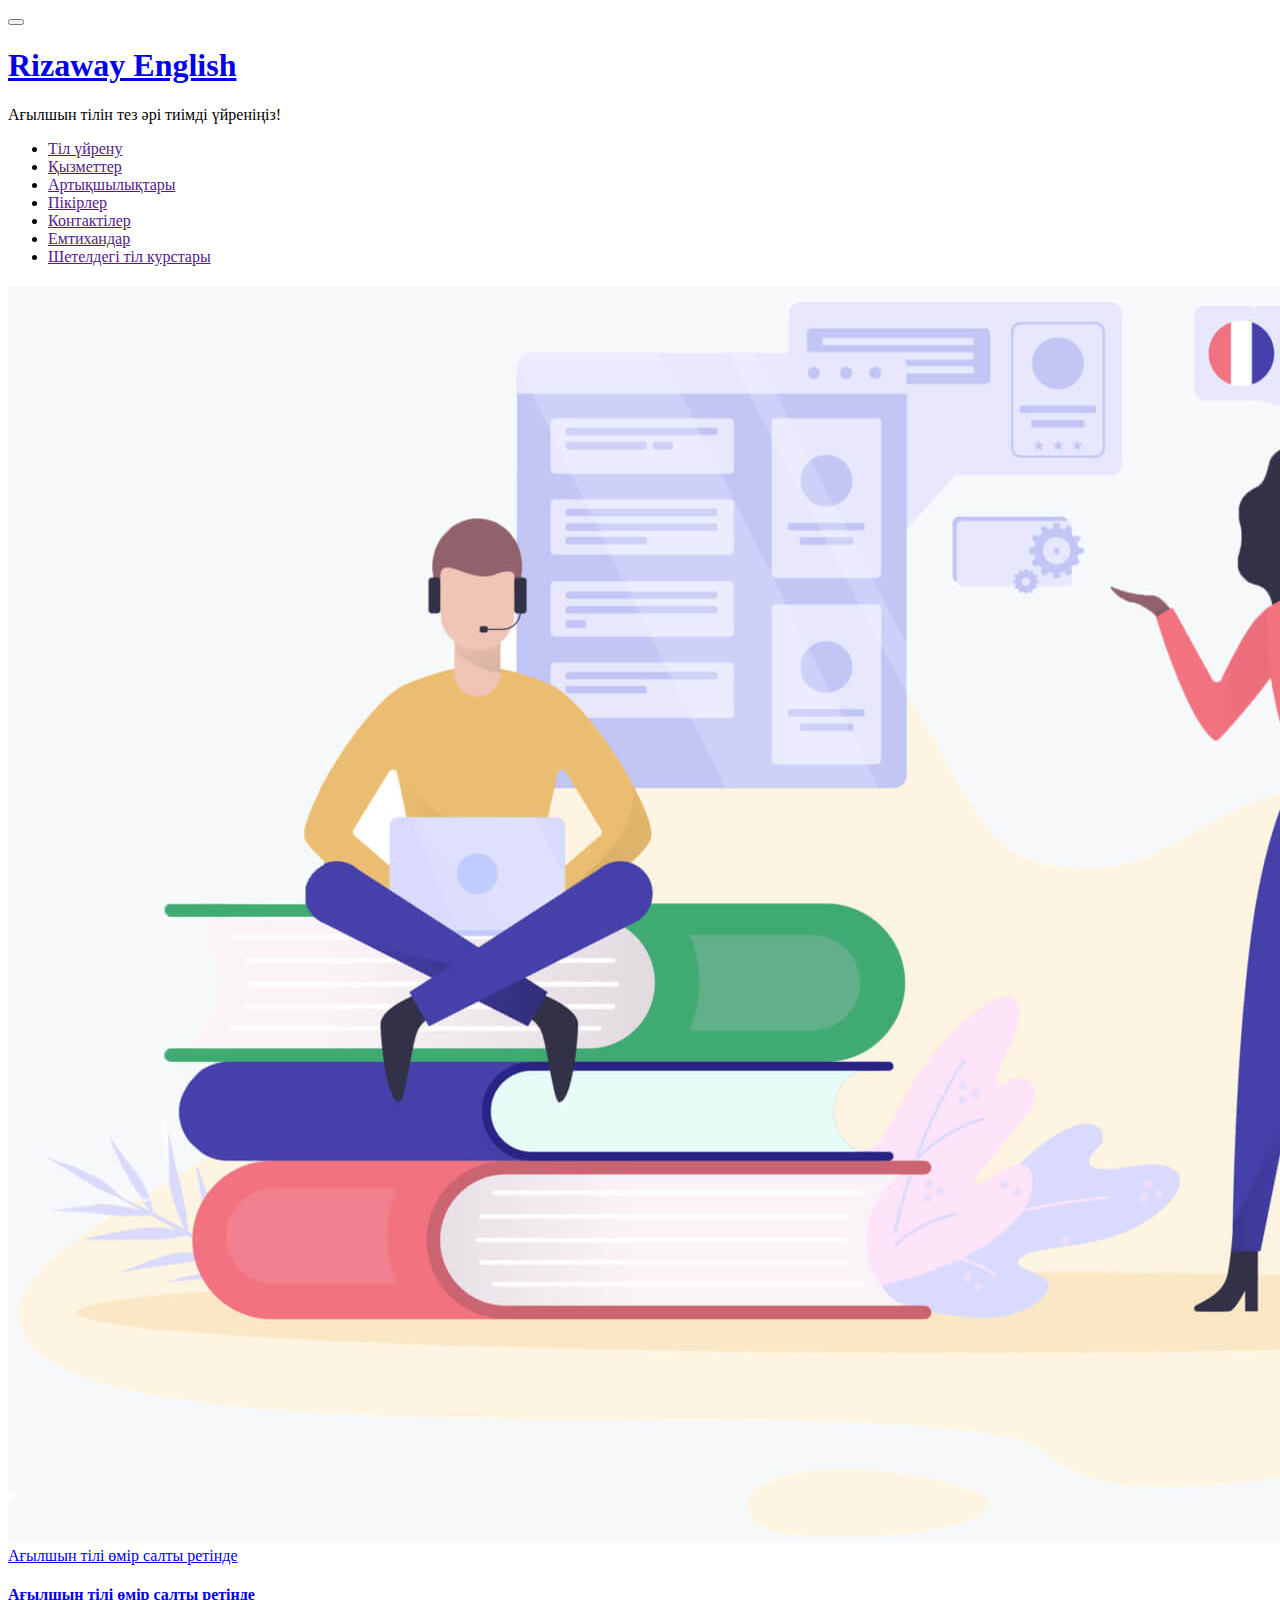
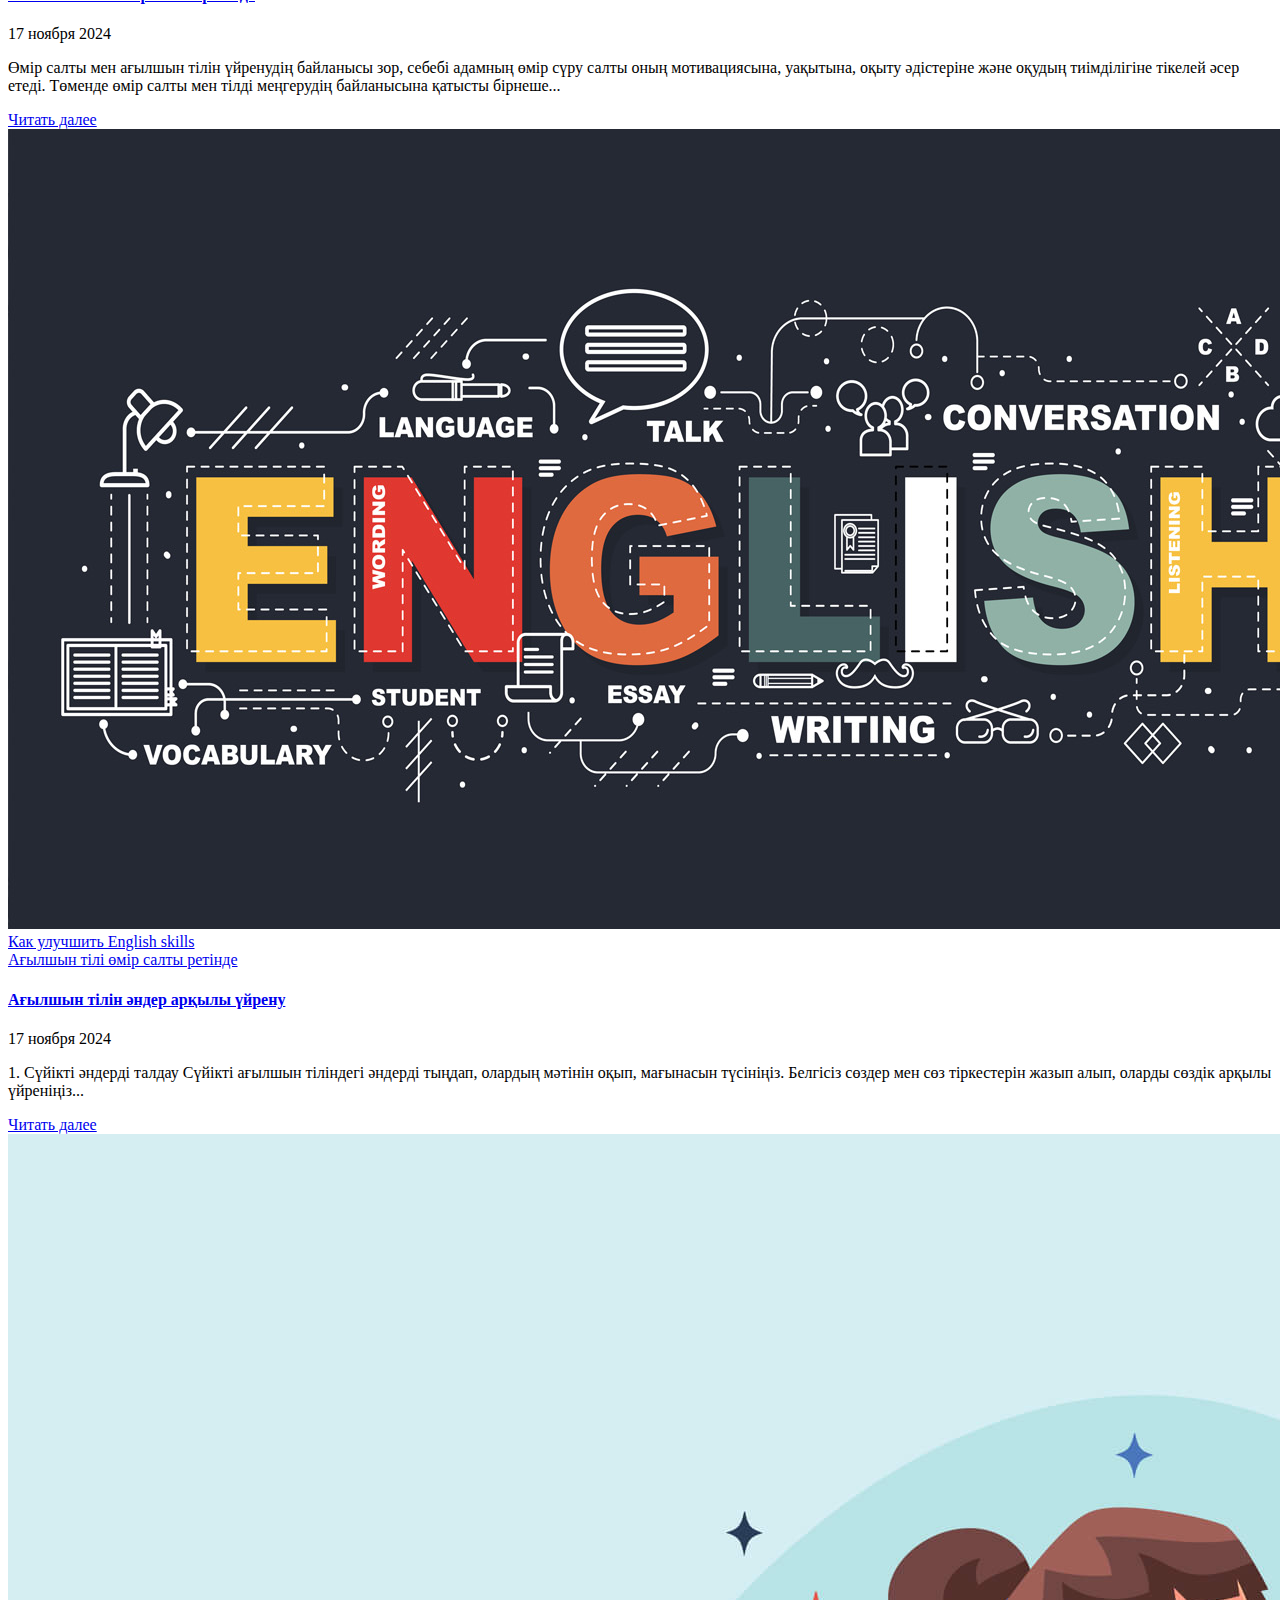
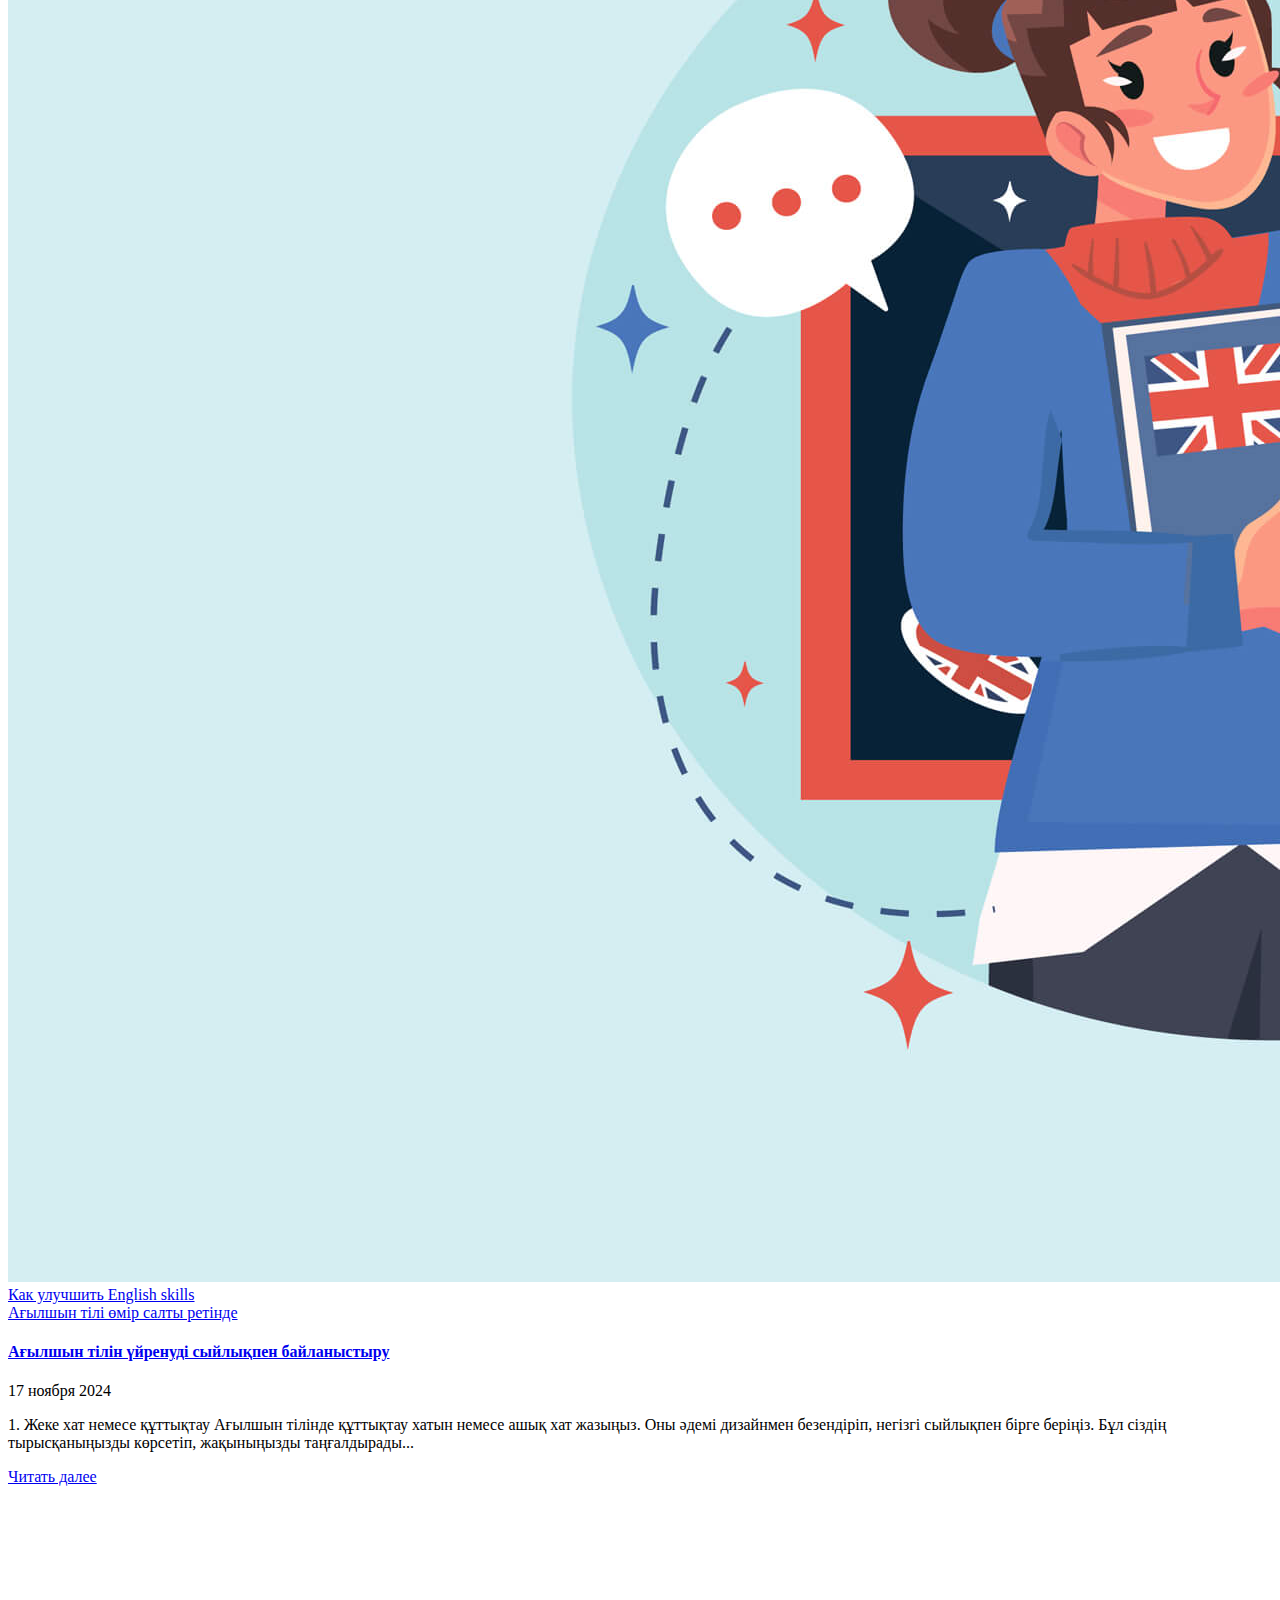
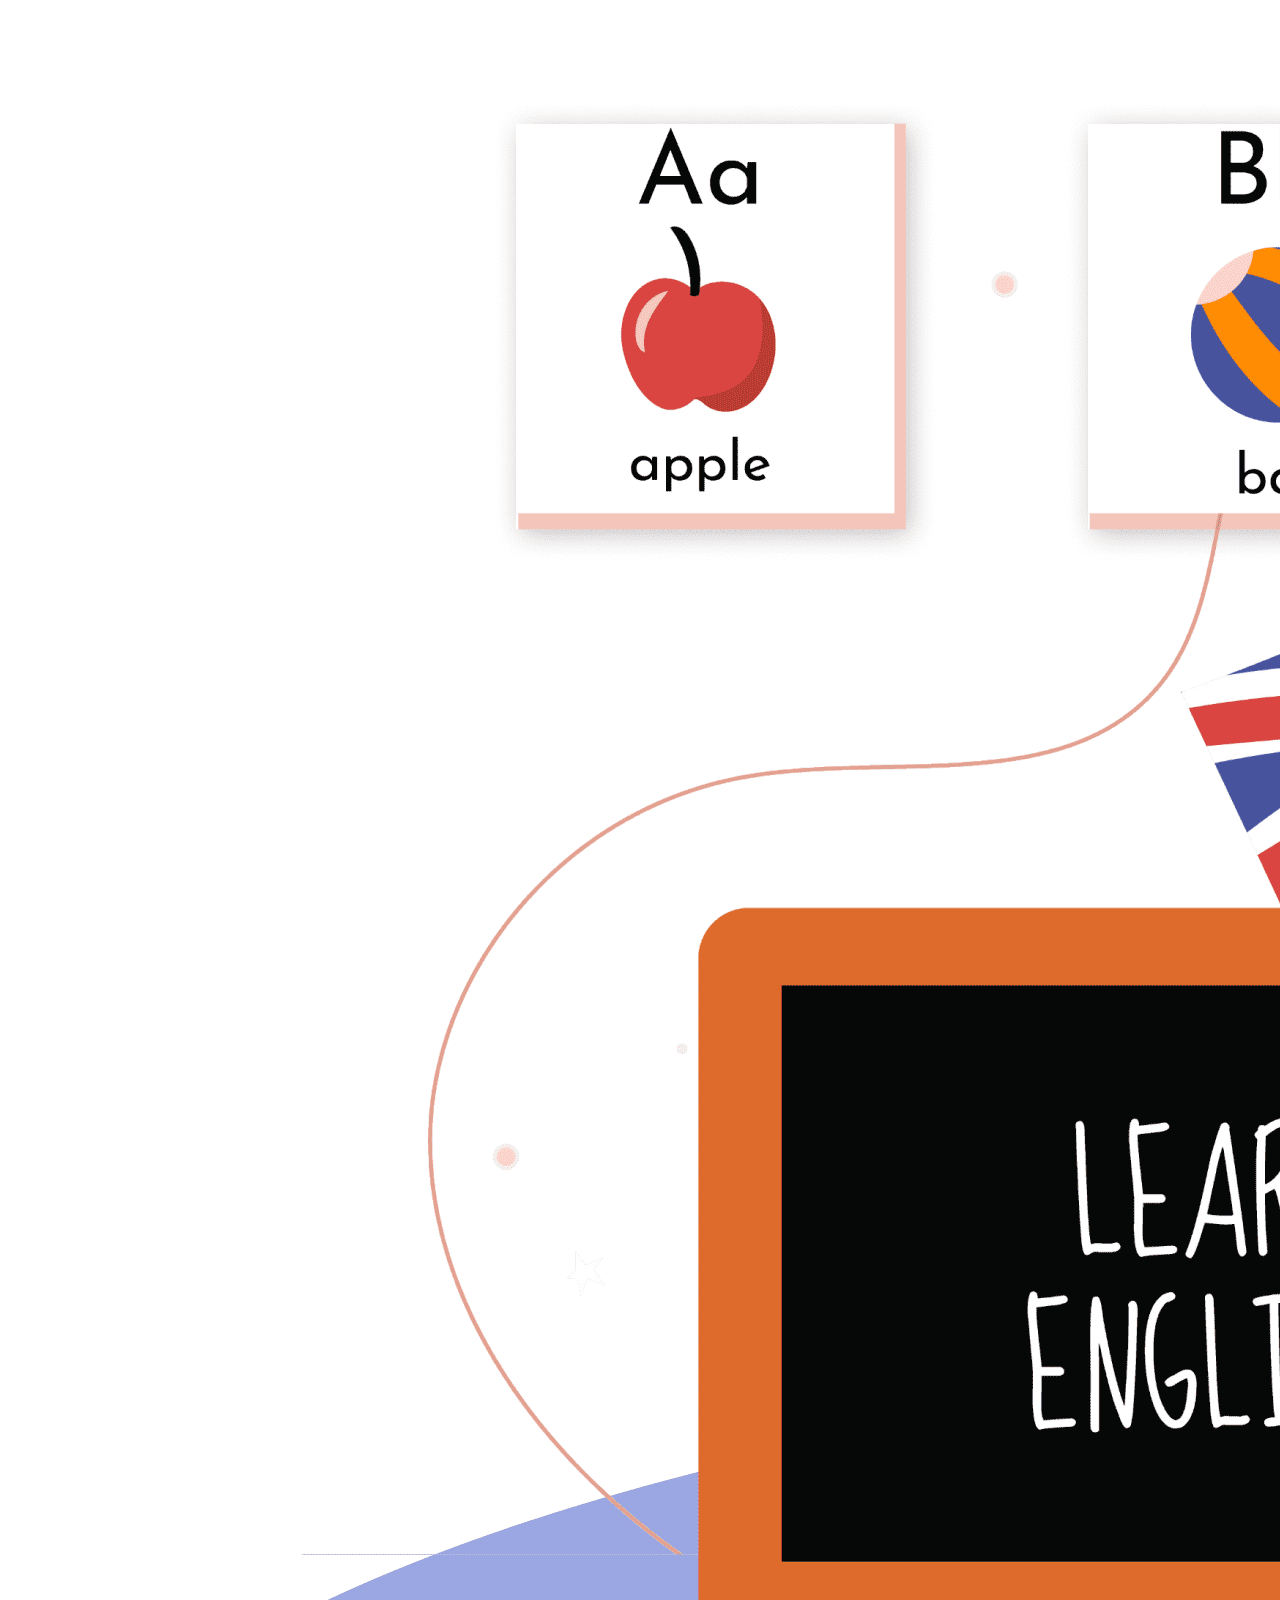
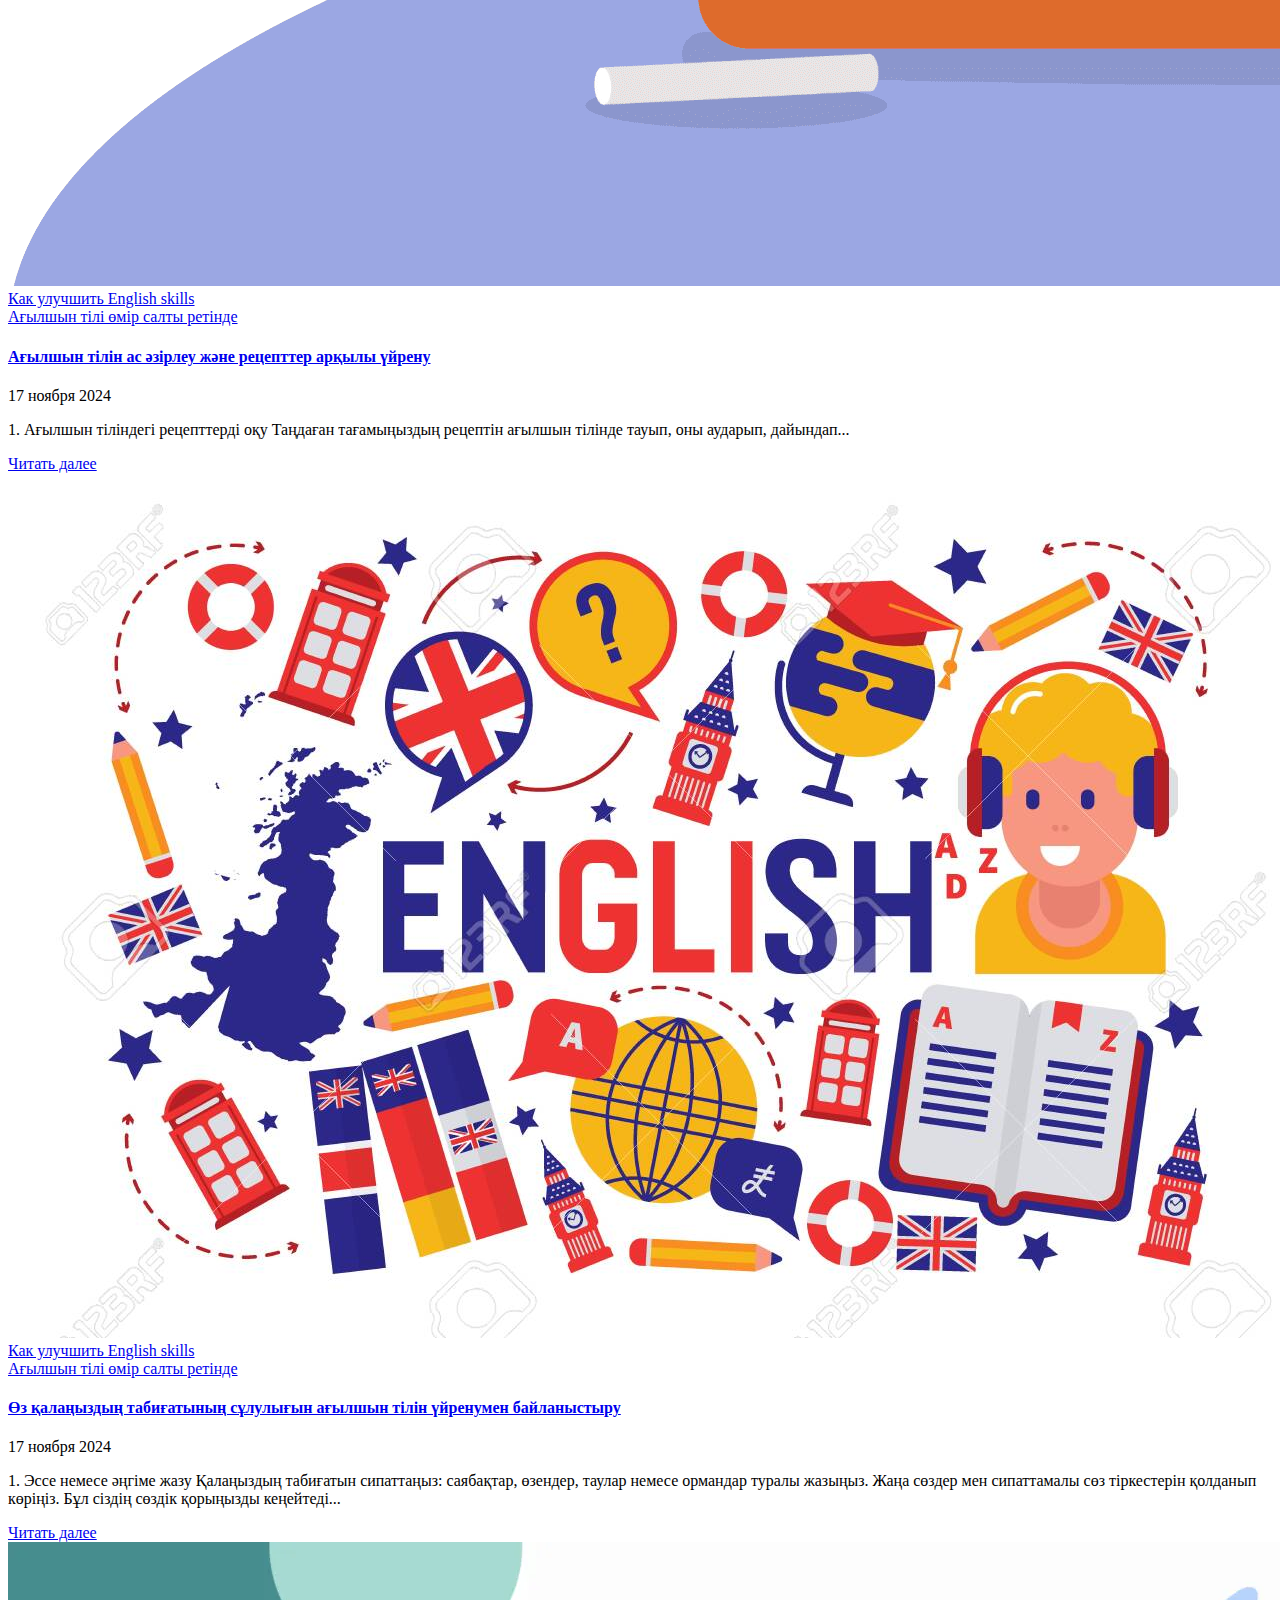
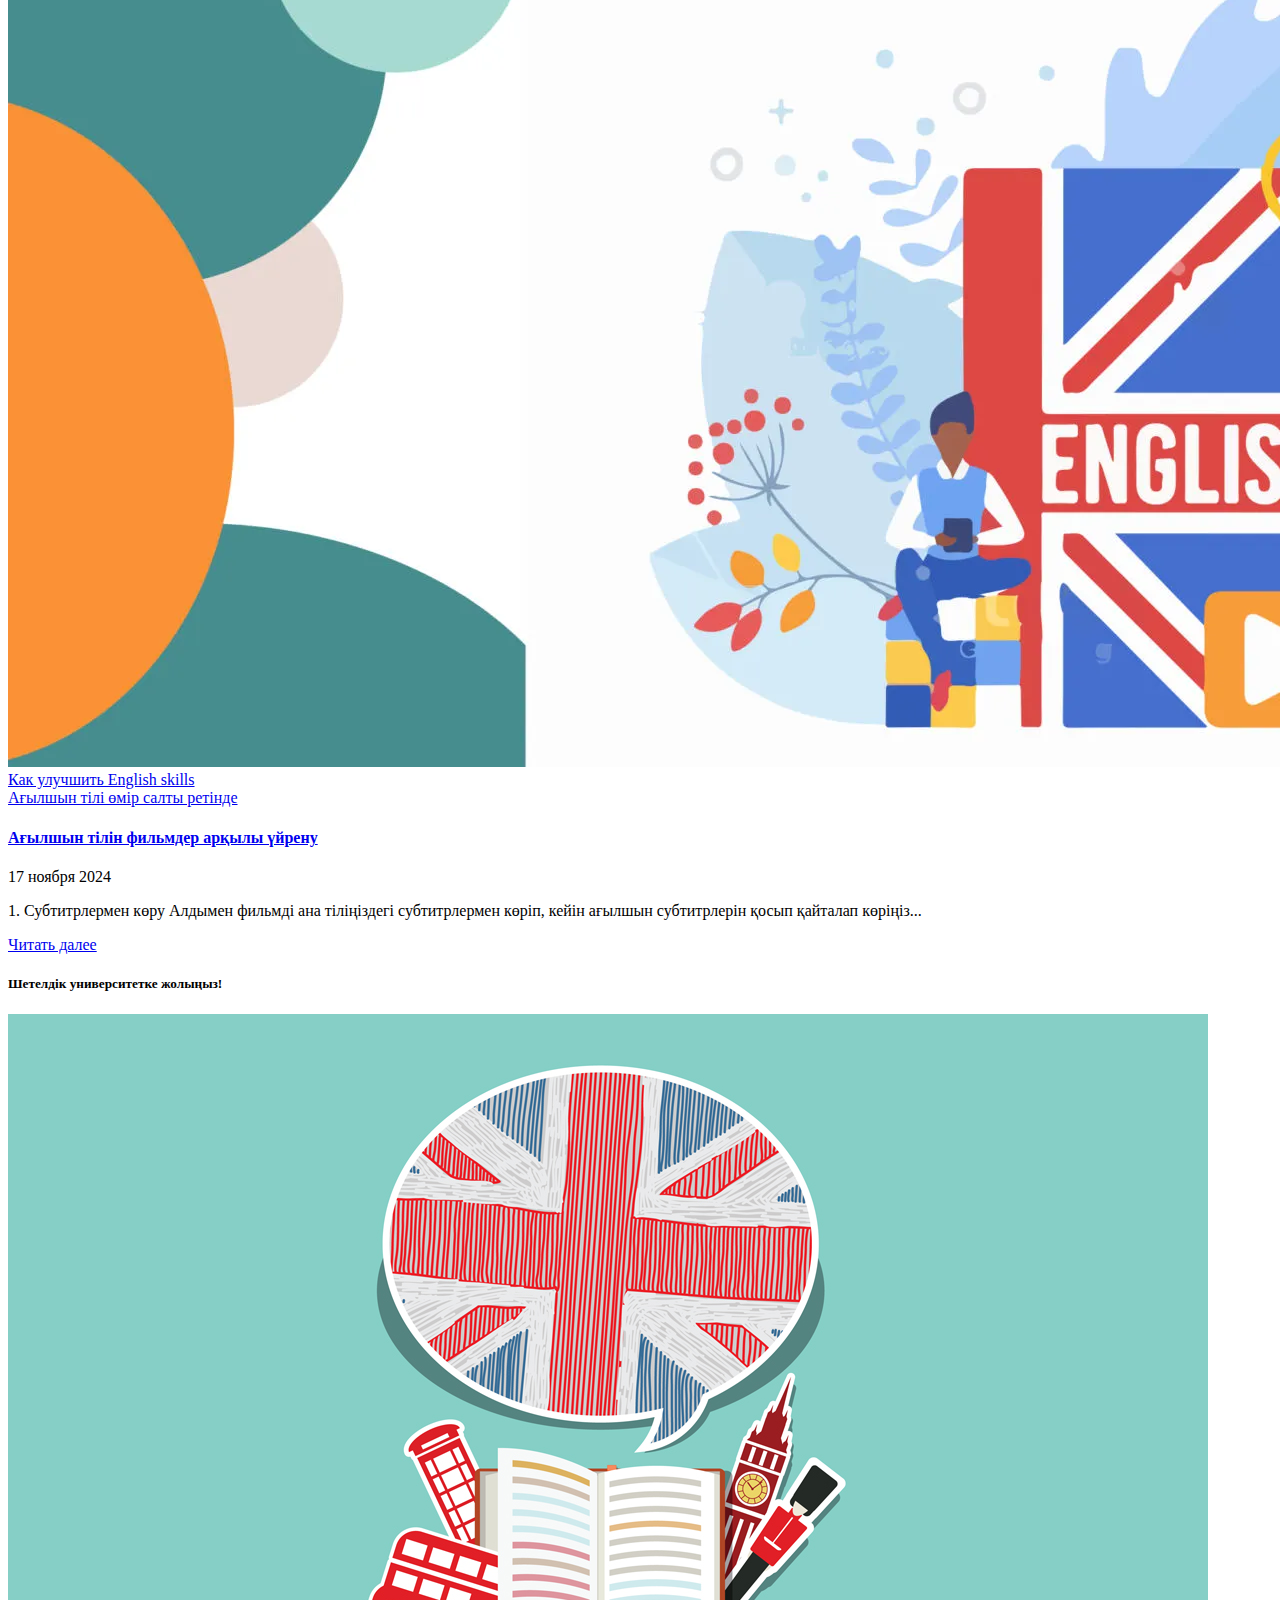
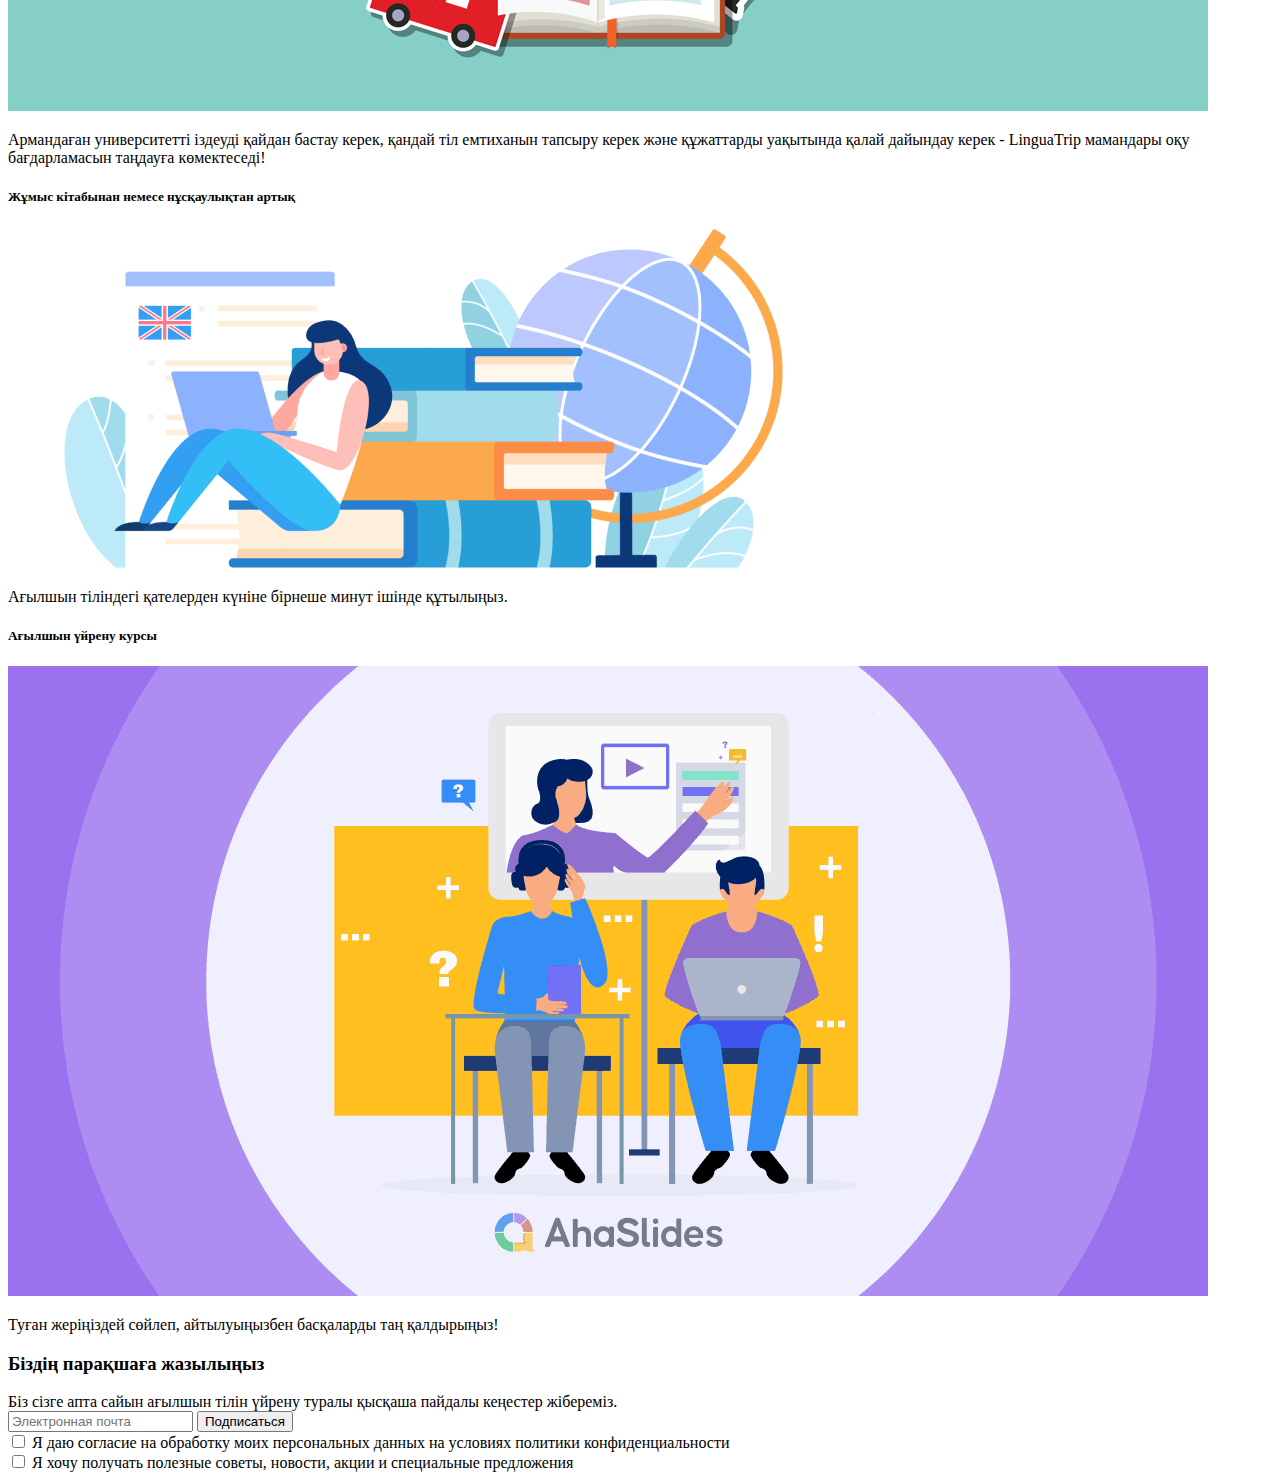
==== html/cards.html @ 38eb520b "Add files via upload" ====
<!DOCTYPE html>
<html lang="en">
  <head>
    <meta charset="UTF-8" />
    <meta name="viewport" content="width=device-width, initial-scale=1.0" />
    <title>Rizaway English</title>
    <link rel="stylesheet" href="/css/style.css" />
  </head>
  <body>
    <div class="wrapper">
      <header class="header">
        <div class="header__container container">
          <div class="header__start">
            <button type="button" class="menu__icon icon-menu">
              <span></span>
              <span></span>
              <span></span>
            </button>
            <h1 class="header__title">
              <a href="/index.html" class="header__link">Rizaway English</a>
            </h1>
            <p class="header__text">Ағылшын тілін тез әрі тиімді үйреніңіз!</p>
          </div>
          <div class="header__main">
            <div class="header__menu menu">
              <nav class="menu__body">
                <ul class="menu__list">
                  <li class="menu__item">
                    <a href="" class="menu__link">Тіл үйрену</a>
                  </li>
                  <li class="menu__item">
                    <a href="" class="menu__link">Қызметтер</a>
                  </li>
                  <li class="menu__item">
                    <a href="" class="menu__link">Артықшылықтары</a>
                  </li>
                  <li class="menu__item">
                    <a href="" class="menu__link">Пікірлер</a>
                  </li>
                  <li class="menu__item">
                    <a href="" class="menu__link">Контактілер</a>
                  </li>
                  <li class="menu__item">
                    <a href="" class="menu__link">Емтихандар</a>
                  </li>
                  <li class="menu__item">
                    <a href="" class="menu__link">Шетелдегі тіл курстары</a>
                  </li>
                </ul>
              </nav>
            </div>
          </div>
        </div>
      </header>
      <div class="block">
        <h2 class="block__title"></h2>
        <div class="row">
          <div class="row__container container">
            <main class="second-main">
              <article class="second-main__article article">
                <div class="article__img">
                  <img src="/img/cards/01.jpeg" alt="" />
                </div>
                <div class="article__body article__body_one">
                  <div class="article__columns columns">
                    <div class="columns__column">
                      <a href="cards.html" class="columns__link"
                        >Ағылшын тілі өмір салты ретінде</a
                      >
                    </div>
                  </div>
                  <h4 class="article__title">
                    <a href="life.html"> Ағылшын тілі өмір салты ретінде </a>
                  </h4>
                  <div class="article__date">17 ноября 2024</div>
                  <p class="article__text">
                    Өмір салты мен ағылшын тілін үйренудің байланысы зор, себебі
                    адамның өмір сүру салты оның мотивациясына, уақытына, оқыту
                    әдістеріне және оқудың тиімділігіне тікелей әсер етеді.
                    Төменде өмір салты мен тілді меңгерудің байланысына қатысты
                    бірнеше...
                  </p>
                  <div class="article__next">
                    <a href="life.html" class="article__link">Читать далее</a>
                  </div>
                </div>
              </article>
              <article class="second-main__article article">
                <div class="article__img">
                  <img src="/img/cards/song.jpg" alt="" />
                </div>
                <div class="article__body">
                  <div class="article__columns columns">
                    <div class="columns__column">
                      <a href="english-skills.html" class="columns__link"
                        >Как улучшить English skills
                      </a>
                    </div>
                    <div class="columns__column">
                      <a href="cards.html" class="columns__link"
                        >Ағылшын тілі өмір салты ретінде</a
                      >
                    </div>
                  </div>
                  <h4 class="article__title">
                    <a href="songs.html">Ағылшын тілін әндер арқылы үйрену</a>
                  </h4>
                  <div class="article__date">17 ноября 2024</div>
                  <p class="article__text">
                    1. Сүйікті әндерді талдау Сүйікті ағылшын тіліндегі әндерді
                    тыңдап, олардың мәтінін оқып, мағынасын түсініңіз. Белгісіз
                    сөздер мен сөз тіркестерін жазып алып, оларды сөздік арқылы
                    үйреніңіз...
                  </p>
                  <div class="article__next">
                    <a href="songs.html" class="article__link">Читать далее</a>
                  </div>
                </div>
              </article>
              <article class="second-main__article article">
                <div class="article__img">
                  <img src="/img/cards/present.jpg" alt="" />
                </div>
                <div class="article__body">
                  <div class="article__columns columns">
                    <div class="columns__column">
                      <a href="english-skills.html" class="columns__link"
                        >Как улучшить English skills
                      </a>
                    </div>
                    <div class="columns__column">
                      <a href="cards.html" class="columns__link"
                        >Ағылшын тілі өмір салты ретінде</a
                      >
                    </div>
                  </div>
                  <h4 class="article__title">
                    <a href="present.html"
                      >Ағылшын тілін үйренуді сыйлықпен байланыстыру</a
                    >
                  </h4>
                  <div class="article__date">17 ноября 2024</div>
                  <p class="article__text">
                    1. Жеке хат немесе құттықтау Ағылшын тілінде құттықтау хатын
                    немесе ашық хат жазыңыз. Оны әдемі дизайнмен безендіріп,
                    негізгі сыйлықпен бірге беріңіз. Бұл сіздің тырысқаныңызды
                    көрсетіп, жақыныңызды таңғалдырады...
                  </p>
                  <div class="article__next">
                    <a href="present.html" class="article__link"
                      >Читать далее</a
                    >
                  </div>
                </div>
              </article>
              <article class="second-main__article article">
                <div class="article__img">
                  <img src="/img/cards/food.png" alt="" />
                </div>
                <div class="article__body">
                  <div class="article__columns columns">
                    <div class="columns__column">
                      <a href="english-skills.html" class="columns__link"
                        >Как улучшить English skills
                      </a>
                    </div>
                    <div class="columns__column">
                      <a href="cards.html" class="columns__link"
                        >Ағылшын тілі өмір салты ретінде</a
                      >
                    </div>
                  </div>
                  <h4 class="article__title">
                    <a href="food.html"
                      >Ағылшын тілін ас әзірлеу және рецепттер арқылы үйрену</a
                    >
                  </h4>
                  <div class="article__date">17 ноября 2024</div>
                  <p class="article__text">
                    1. Ағылшын тіліндегі рецепттерді оқу Таңдаған тағамыңыздың
                    рецептін ағылшын тілінде тауып, оны аударып, дайындап...
                  </p>
                  <div class="article__next">
                    <a href="food.html" class="article__link">Читать далее</a>
                  </div>
                </div>
              </article>
              <article class="second-main__article article">
                <div class="article__img">
                  <img src="/img/cards/nature.jpg" alt="" />
                </div>
                <div class="article__body">
                  <div class="article__columns columns">
                    <div class="columns__column">
                      <a href="english-skills.html" class="columns__link"
                        >Как улучшить English skills
                      </a>
                    </div>
                    <div class="columns__column">
                      <a href="cards.html" class="columns__link"
                        >Ағылшын тілі өмір салты ретінде</a
                      >
                    </div>
                  </div>
                  <h4 class="article__title">
                    <a href="nature.html"
                      >Өз қалаңыздың табиғатының сұлулығын ағылшын тілін
                      үйренумен байланыстыру</a
                    >
                  </h4>
                  <div class="article__date">17 ноября 2024</div>
                  <p class="article__text">
                    1. Эссе немесе әңгіме жазу Қалаңыздың табиғатын сипаттаңыз:
                    саябақтар, өзендер, таулар немесе ормандар туралы жазыңыз.
                    Жаңа сөздер мен сипаттамалы сөз тіркестерін қолданып
                    көріңіз. Бұл сіздің сөздік қорыңызды кеңейтеді...
                  </p>
                  <div class="article__next">
                    <a href="nature.html" class="article__link">Читать далее</a>
                  </div>
                </div>
              </article>
              <article class="second-main__article article">
                <div class="article__img">
                  <img src="/img/cards/films.webp" alt="" />
                </div>
                <div class="article__body">
                  <div class="article__columns columns">
                    <div class="columns__column">
                      <a href="english-skills.html" class="columns__link"
                        >Как улучшить English skills
                      </a>
                    </div>
                    <div class="columns__column">
                      <a href="cards.html" class="columns__link"
                        >Ағылшын тілі өмір салты ретінде</a
                      >
                    </div>
                  </div>
                  <h4 class="article__title">
                    <a href="films.html"
                      >Ағылшын тілін фильмдер арқылы үйрену</a
                    >
                  </h4>
                  <div class="article__date">17 ноября 2024</div>
                  <p class="article__text">
                    1. Субтитрлермен көру Алдымен фильмді ана тіліңіздегі
                    субтитрлермен көріп, кейін ағылшын субтитрлерін қосып
                    қайталап көріңіз...
                  </p>
                  <div class="article__next">
                    <a href="films.html" class="article__link">Читать далее</a>
                  </div>
                </div>
              </article>
            </main>
            <aside class="aside">
              <article class="aside__card card">
                <h5 class="card__title">Шетелдік университетке жолыңыз!</h5>
                <div class="card__img"><img src="/img/04.jpg" alt="" /></div>
                <p class="card__text">
                  Армандаған университетті іздеуді қайдан бастау керек, қандай
                  тіл емтиханын тапсыру керек және құжаттарды уақытында қалай
                  дайындау керек - LinguaTrip мамандары оқу бағдарламасын
                  таңдауға көмектеседі!
                </p>
              </article>
              <article class="aside__card card">
                <h5 class="card__title">
                  Жұмыс кітабынан немесе нұсқаулықтан артық
                </h5>
                <div class="card__img"><img src="/img/06.png" alt="" /></div>
                <p class="card__text">
                  Ағылшын тіліндегі қателерден күніне бірнеше минут ішінде
                  құтылыңыз.
                </p>
              </article>
              <article class="aside__card card">
                <h5 class="card__title">Ағылшын үйрену курсы</h5>
                <div class="card__img"><img src="/img/05.png" alt="" /></div>
                <p class="card__text">
                  Туған жеріңіздей сөйлеп, айтылуыңызбен басқаларды таң
                  қалдырыңыз!
                </p>
              </article>
            </aside>
          </div>
        </div>
      </div>

      <footer class="footer">
        <div class="footer__container">
          <h3 class="footer__title">Біздің парақшаға жазылыңыз</h3>
          <div class="footer__subtitle">
            Біз сізге апта сайын ағылшын тілін үйрену туралы қысқаша пайдалы
            кеңестер жібереміз.
          </div>
          <form action="#" class="footer__form form">
            <div class="form__row">
              <input
                placeholder="Электронная почта"
                type="email"
                class="form__input"
              />
              <button type="button" class="form__button">Подписаться</button>
            </div>
            <div class="form__col">
              <input id="firstCheck" type="checkbox" />
              <label class="form__label" for="firstCheck"
                >Я даю согласие на обработку моих персональных данных на
                условиях политики конфиденциальности</label
              >
            </div>
            <div class="form__col">
              <input id="secondCheck" type="checkbox" />
              <label class="form__label" for="secondCheck"
                >Я хочу получать полезные советы, новости, акции и специальные
                предложения</label
              >
            </div>
          </form>
        </div>
      </footer>
    </div>

    <script src="js/script.js"></script>
  </body>
</html>
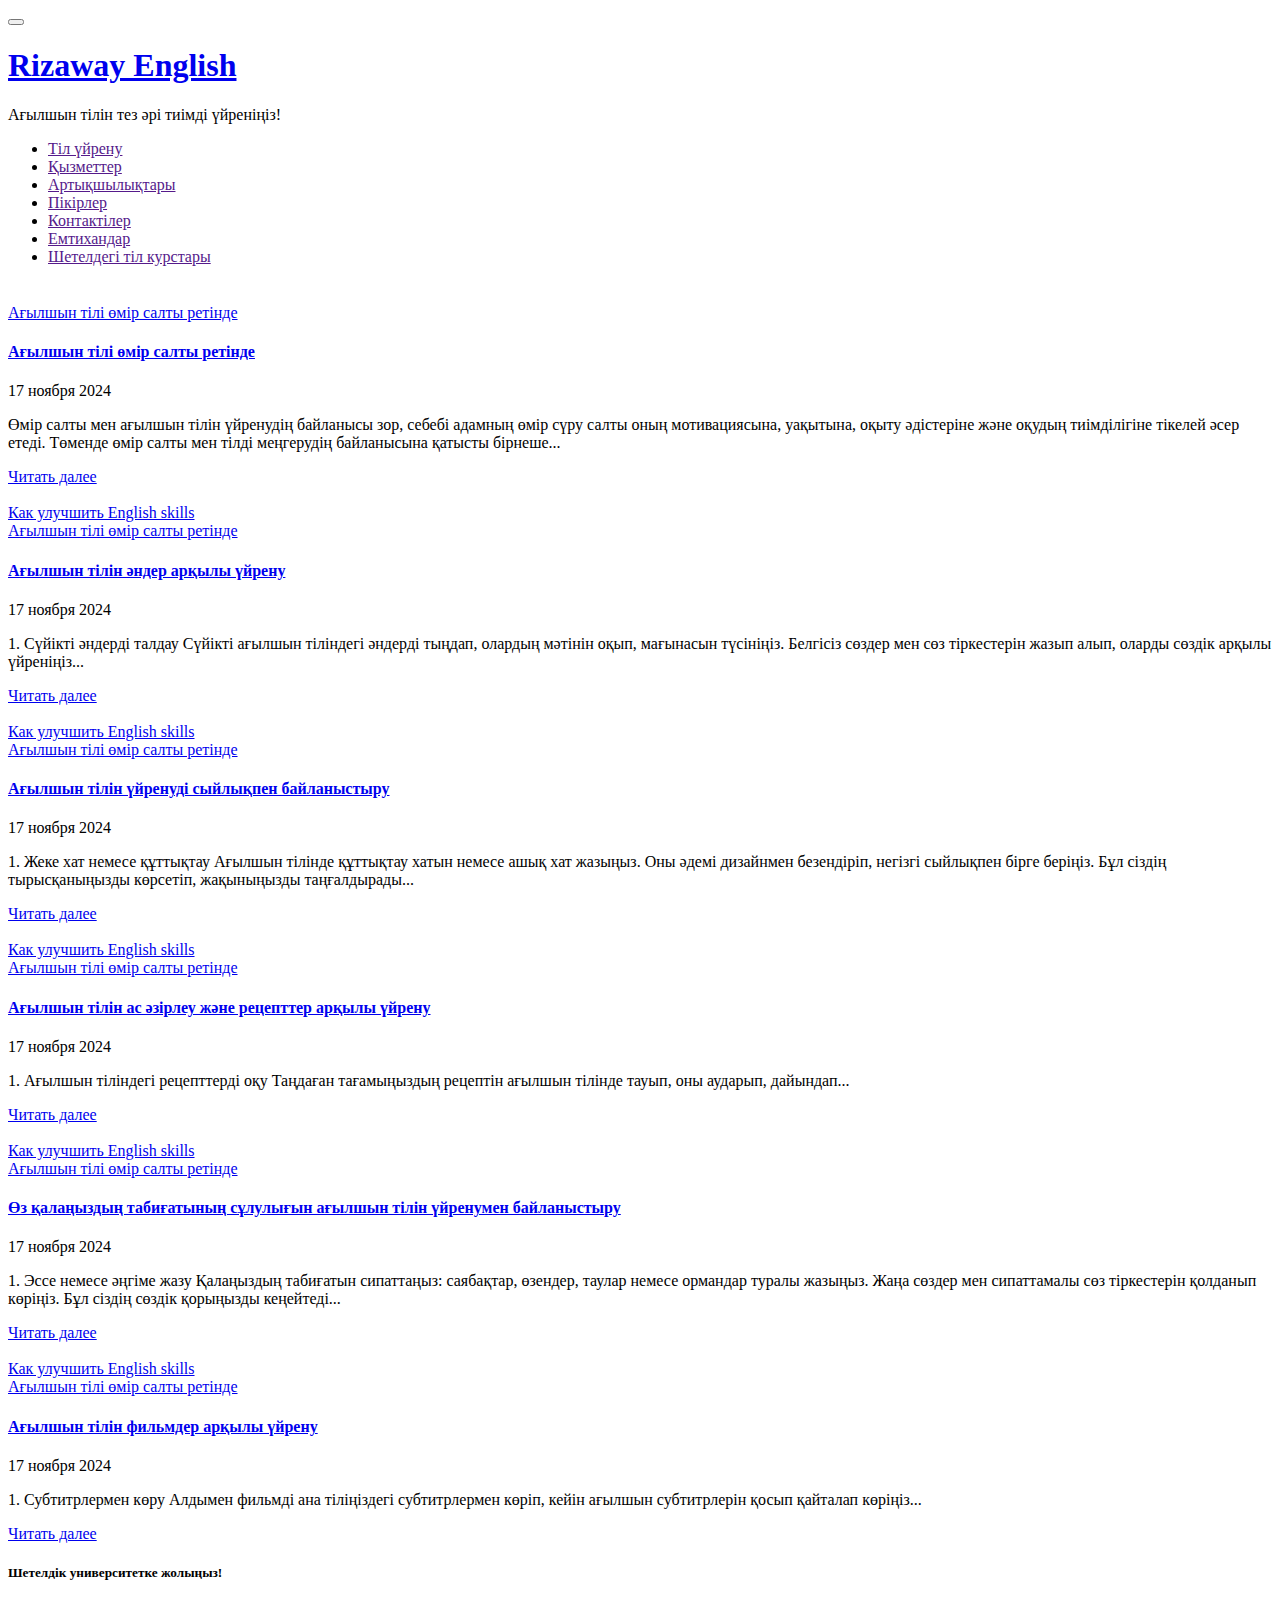
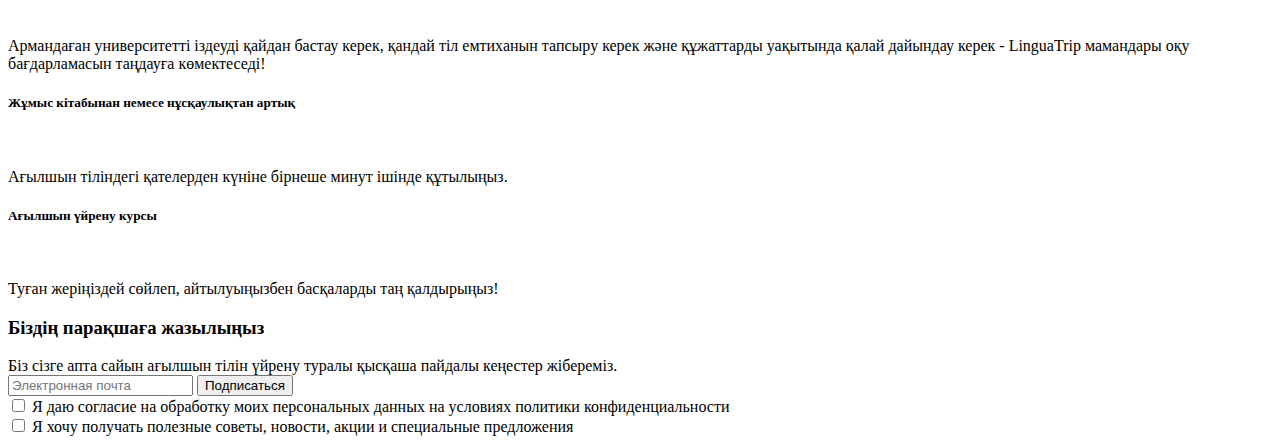
==== commit c64aa7f6: "Add files via upload" ====
--- a/html/cards.html
+++ b/html/cards.html
@@ -4,7 +4,7 @@
     <meta charset="UTF-8" />
     <meta name="viewport" content="width=device-width, initial-scale=1.0" />
     <title>Rizaway English</title>
-    <link rel="stylesheet" href="/css/style.css" />
+    <link rel="stylesheet" href="css/style.css" />
   </head>
   <body>
     <div class="wrapper">
@@ -59,7 +59,7 @@
             <main class="second-main">
               <article class="second-main__article article">
                 <div class="article__img">
-                  <img src="/img/cards/01.jpeg" alt="" />
+                  <img src="img/cards/01.jpeg" alt="" />
                 </div>
                 <div class="article__body article__body_one">
                   <div class="article__columns columns">
@@ -87,7 +87,7 @@
               </article>
               <article class="second-main__article article">
                 <div class="article__img">
-                  <img src="/img/cards/song.jpg" alt="" />
+                  <img src="img/cards/song.jpg" alt="" />
                 </div>
                 <div class="article__body">
                   <div class="article__columns columns">
@@ -119,7 +119,7 @@
               </article>
               <article class="second-main__article article">
                 <div class="article__img">
-                  <img src="/img/cards/present.jpg" alt="" />
+                  <img src="img/cards/present.jpg" alt="" />
                 </div>
                 <div class="article__body">
                   <div class="article__columns columns">
@@ -155,7 +155,7 @@
               </article>
               <article class="second-main__article article">
                 <div class="article__img">
-                  <img src="/img/cards/food.png" alt="" />
+                  <img src="img/cards/food.png" alt="" />
                 </div>
                 <div class="article__body">
                   <div class="article__columns columns">
@@ -187,7 +187,7 @@
               </article>
               <article class="second-main__article article">
                 <div class="article__img">
-                  <img src="/img/cards/nature.jpg" alt="" />
+                  <img src="img/cards/nature.jpg" alt="" />
                 </div>
                 <div class="article__body">
                   <div class="article__columns columns">
@@ -222,7 +222,7 @@
               </article>
               <article class="second-main__article article">
                 <div class="article__img">
-                  <img src="/img/cards/films.webp" alt="" />
+                  <img src="img/cards/films.webp" alt="" />
                 </div>
                 <div class="article__body">
                   <div class="article__columns columns">
@@ -257,7 +257,7 @@
             <aside class="aside">
               <article class="aside__card card">
                 <h5 class="card__title">Шетелдік университетке жолыңыз!</h5>
-                <div class="card__img"><img src="/img/04.jpg" alt="" /></div>
+                <div class="card__img"><img src="img/04.jpg" alt="" /></div>
                 <p class="card__text">
                   Армандаған университетті іздеуді қайдан бастау керек, қандай
                   тіл емтиханын тапсыру керек және құжаттарды уақытында қалай
@@ -269,7 +269,7 @@
                 <h5 class="card__title">
                   Жұмыс кітабынан немесе нұсқаулықтан артық
                 </h5>
-                <div class="card__img"><img src="/img/06.png" alt="" /></div>
+                <div class="card__img"><img src="img/06.png" alt="" /></div>
                 <p class="card__text">
                   Ағылшын тіліндегі қателерден күніне бірнеше минут ішінде
                   құтылыңыз.
@@ -277,7 +277,7 @@
               </article>
               <article class="aside__card card">
                 <h5 class="card__title">Ағылшын үйрену курсы</h5>
-                <div class="card__img"><img src="/img/05.png" alt="" /></div>
+                <div class="card__img"><img src="img/05.png" alt="" /></div>
                 <p class="card__text">
                   Туған жеріңіздей сөйлеп, айтылуыңызбен басқаларды таң
                   қалдырыңыз!
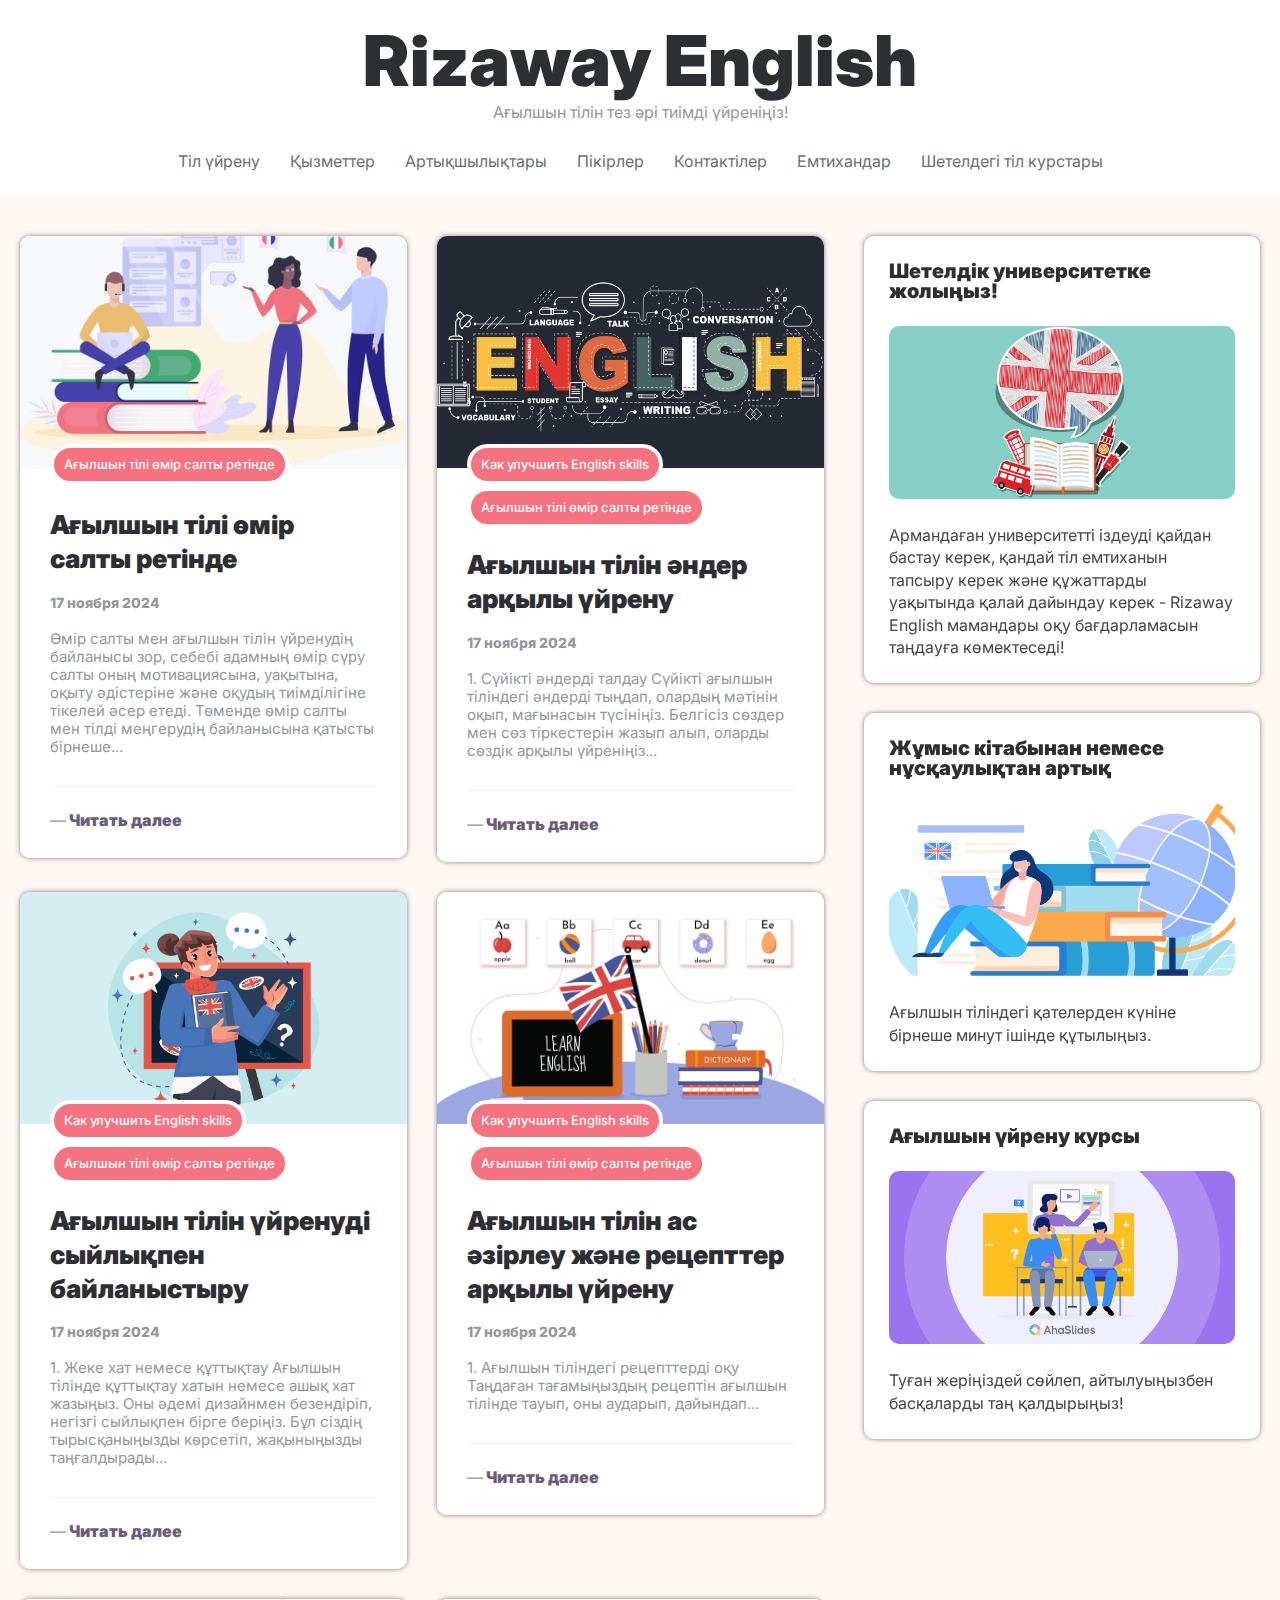
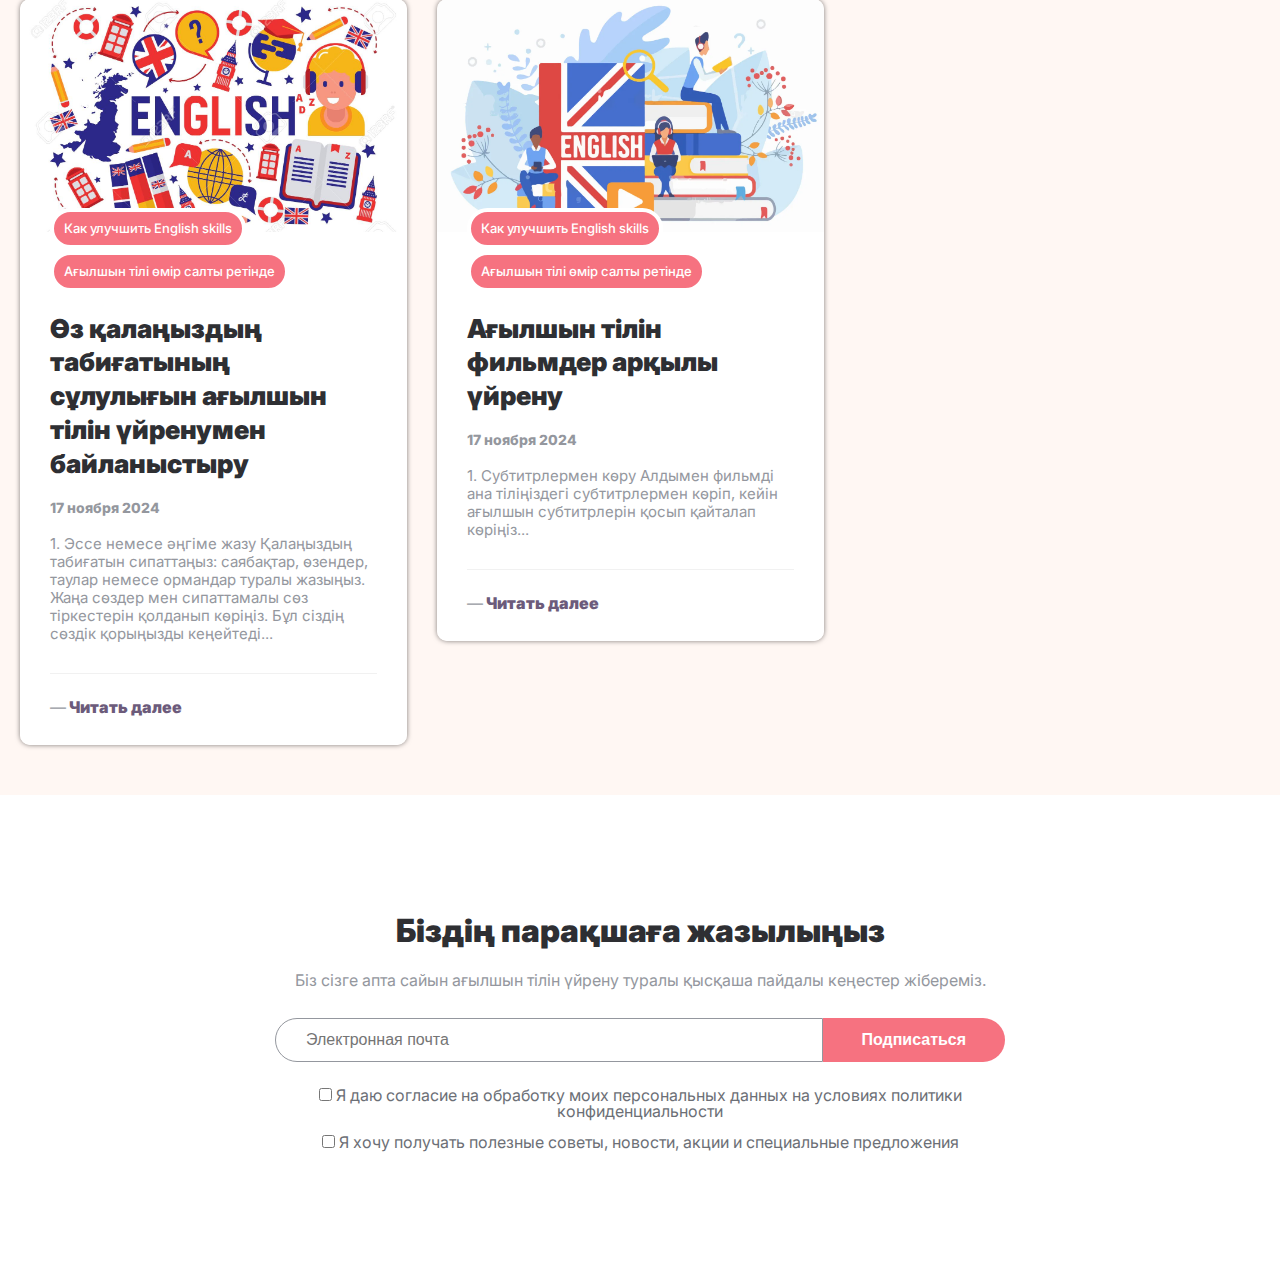
==== commit 114abeea: "Update cards.html" ====
--- a/html/cards.html
+++ b/html/cards.html
@@ -261,7 +261,7 @@
                 <p class="card__text">
                   Армандаған университетті іздеуді қайдан бастау керек, қандай
                   тіл емтиханын тапсыру керек және құжаттарды уақытында қалай
-                  дайындау керек - LinguaTrip мамандары оқу бағдарламасын
+                  дайындау керек - Rizaway English мамандары оқу бағдарламасын
                   таңдауға көмектеседі!
                 </p>
               </article>
--- a/html/css/style.css
+++ b/html/css/style.css
@@ -0,0 +1,594 @@
+@import url(https://fonts.googleapis.com/css?family=Inter:100,200,300,regular,500,600,700,800,900&display=swap);
+* {
+  padding: 0px;
+  margin: 0px;
+  border: 0px;
+}
+*,
+*:before,
+*:after {
+  box-sizing: border-box;
+}
+html,
+body {
+  height: 100%;
+}
+body {
+  line-height: 1;
+  font-family: "Inter";
+  -ms-text-size-adjust: 100%;
+  -moz-text-size-adjust: 100%;
+  -webkit-text-size-adjust: 100%;
+  -webkit-font-smoothing: antialiased;
+  -moz-osx-font-smoothing: grayscale;
+}
+input,
+button,
+textarea {
+  /* font-family: $fontFamily; */
+  font-size: inherit;
+}
+button {
+  cursor: pointer;
+  color: inherit;
+  background-color: inherit;
+}
+a {
+  color: inherit;
+}
+a:link,
+a:visited {
+  text-decoration: none;
+}
+a:hover {
+  text-decoration: none;
+}
+ul li {
+  list-style: none;
+}
+img {
+  vertical-align: top;
+}
+span {
+  color: #6c5b7b;
+}
+h1,
+h2,
+h3,
+h4,
+h5,
+h6 {
+  font-weight: inherit;
+  font-size: inherit;
+}
+.wrapper {
+  display: flex;
+  flex-direction: column;
+}
+.block {
+  padding-top: 40px;
+  flex: 1 1 100%;
+  padding-bottom: 50px;
+  background-color: #fff7f3;
+}
+.container {
+  margin: 0 auto;
+  max-width: 1270px;
+  padding: 0 15px;
+}
+
+.header {
+  background-color: #fff;
+  width: 100%;
+  position: sticky;
+  top: -130px;
+  left: 0;
+  z-index: 100;
+}
+
+.header__container {
+  margin: 0 auto;
+  min-height: 120px;
+  padding: 10px 15px;
+}
+
+.header__start {
+  margin-bottom: 16px;
+}
+
+.header__title {
+  margin-bottom: 8px;
+  width: 100%;
+  text-align: center;
+  font-weight: 900;
+  font-size: 70px;
+  color: #2e2f33;
+}
+
+.header__text {
+  color: #94979e;
+  text-align: center;
+}
+
+@media (min-width: 874px) {
+  .header__main {
+    position: sticky;
+    width: 100%;
+    z-index: 50;
+    min-height: 50px;
+    display: flex;
+    align-items: center;
+    justify-content: center;
+  }
+}
+
+.menu__list {
+  display: flex;
+  align-items: center;
+  column-gap: 30px;
+}
+
+.menu__link {
+  color: #6c6f76;
+}
+
+@media (max-width: 874px) {
+  .header__title {
+    text-align: right;
+  }
+  .header__container {
+    min-height: 110px;
+  }
+  .header__text {
+    display: none;
+  }
+  .menu__body {
+    transition: all 0.3s ease 0s;
+    position: fixed;
+    top: 0;
+    left: -100%;
+    width: 100%;
+    height: 100%;
+    background-color: #fff7f3;
+    z-index: 100;
+  }
+  .menu__body.icon {
+    left: 0;
+  }
+  .header__start {
+    padding-top: 10px;
+    display: flex;
+    justify-content: space-between;
+    align-items: center;
+  }
+  .icon-menu {
+    margin-right: 60px;
+    z-index: 500;
+    width: 30px;
+    height: 25px;
+    position: relative;
+  }
+  .icon-menu span {
+    position: absolute;
+    width: 100%;
+    background-color: #6c6f76;
+    top: 0;
+    left: 0;
+    height: 3px;
+    transition: all 0.3s ease 0s;
+  }
+  .icon-menu.press span:first-child {
+    transform: rotate(45deg);
+    top: 7px;
+  }
+  .icon-menu span:nth-child(2) {
+    top: 8px;
+  }
+  .icon-menu.press span:nth-child(2) {
+    display: none;
+  }
+  .icon-menu span:last-child {
+    top: 16px;
+  }
+  .icon-menu.press span:last-child {
+    top: 8px;
+    transform: rotate(-45deg);
+  }
+  .header__title {
+    font-size: 60px;
+  }
+  .menu__list {
+    flex-direction: column;
+    row-gap: 35px;
+    padding: 100px 0 0 0;
+  }
+  .menu__link {
+    font-size: 25px;
+  }
+}
+@media (max-width: 490px) {
+  .header__title {
+    font-size: 45px;
+  }
+  .menu__link {
+    font-size: 20px;
+  }
+}
+
+.begin {
+  margin-bottom: 40px;
+}
+.begin__wrapper {
+  position: relative;
+  border-radius: 10px;
+  min-height: 530px;
+  background-image: url("01.jpg"); /* Укажите путь к изображению */
+  background-size: cover; /* Изображение полностью покрывает область */
+  background-repeat: no-repeat; /* Избегает повторения картинки */
+  background-position: center;
+  box-shadow: 0px 0px 5px rgba(0, 0, 0, 0.5);
+}
+.begin__wrapper_card {
+  background-image: url("/img/cards/01.jpeg");
+}
+.begin__footer {
+  background-color: #fff;
+  position: absolute;
+  width: 80%;
+  border-radius: 0 10px 0 10px;
+  left: 0;
+  bottom: 0;
+  min-height: 167px;
+  z-index: 50;
+  padding: 0 25px;
+  display: flex;
+  align-items: center;
+}
+.begin__columns {
+  position: absolute;
+  top: -18px;
+}
+.columns {
+  display: flex;
+  align-items: center;
+  gap: 2px;
+}
+.columns__column {
+  padding: 10px;
+  border-radius: 40px;
+  border: 4px solid #fff;
+  background-color: #f67280;
+  color: #fff;
+  font-weight: 500;
+  font-size: 13px;
+}
+.begin__title {
+  font-weight: 900;
+  font-size: 40px;
+  color: #2e2f33;
+  line-height: 1.15;
+}
+
+@media (max-width: 991px) {
+  .begin__footer {
+    width: 100%;
+  }
+}
+@media (max-width: 779px) {
+  .begin__title {
+    font-size: 32px;
+  }
+}
+@media (max-width: 554px) {
+  .begin__columns {
+    flex-direction: column;
+    top: -75px;
+    align-items: start;
+    gap: 5px;
+  }
+  .begin__footer {
+    padding: 20px 30px;
+  }
+}
+@media (max-width: 409px) {
+  .begin__footer {
+    padding: 30px 10px 30px 15px;
+  }
+}
+
+.row__container {
+  display: flex;
+  height: auto;
+  align-items: start;
+  gap: 40px;
+}
+.main {
+  flex: 0 1 67%;
+}
+.main__first {
+  padding: 30px;
+  box-shadow: 0px 0px 5px rgba(0, 0, 0, 0.5);
+  background-color: #fff;
+  border-radius: 10px;
+  margin-bottom: 30px;
+}
+.chat__main-title {
+  font-size: 24px;
+  font-weight: 700;
+  color: #2e2f33;
+  margin-bottom: 25px;
+}
+
+.chat__text {
+  margin-bottom: 25px;
+}
+
+.chat__text a {
+  color: #516c71;
+  text-decoration: underline;
+  cursor: pointer;
+}
+
+.chat__title {
+  margin-bottom: 25px;
+}
+
+.chat__img {
+  position: relative;
+  padding-bottom: 58%;
+  margin-bottom: 25px;
+}
+
+.chat__img img {
+  position: absolute;
+  width: 100%;
+  height: 100%;
+  top: 0;
+  left: 0;
+  object-fit: cover;
+}
+
+.intel__text {
+  margin-bottom: 25px;
+}
+.text {
+  color: #45464d;
+  font-size: 19px;
+  line-height: 1.5;
+}
+.intel__title {
+  margin-bottom: 25px;
+}
+
+.intel__img {
+  position: relative;
+  padding-bottom: 58%;
+  margin-bottom: 25px;
+}
+.intel__img img {
+  position: absolute;
+  width: 100%;
+  height: 100%;
+  top: 0;
+  left: 0;
+  object-fit: cover;
+}
+
+.intel__text_b {
+  background-color: #cdced2;
+  padding: 15px;
+}
+.intel__text_r {
+  background-color: #f8b195;
+  padding: 15px;
+}
+
+.title {
+  color: #45464d;
+  font-size: 19px;
+  font-weight: 700;
+  line-height: 1.5;
+}
+.aside {
+  position: sticky;
+  top: 40px;
+  flex: 0 1 33%;
+  align-self: flex-start;
+}
+
+.aside__card:not(:last-child) {
+  margin-bottom: 30px;
+}
+.card {
+  box-shadow: 0px 0px 5px rgba(0, 0, 0, 0.5);
+  border-radius: 10px;
+  background-color: #fff;
+  padding: 25px;
+}
+.card__title {
+  font-size: 20px;
+  margin-bottom: 25px;
+  color: #2e2f33;
+  font-weight: 900;
+}
+.card__img {
+  border-radius: 10px;
+  position: relative;
+  padding-bottom: 50%;
+  overflow: hidden;
+  margin-bottom: 25px;
+}
+.card__img img {
+  position: absolute;
+  width: 100%;
+  height: 100%;
+  top: 0;
+  left: 0;
+  object-fit: cover;
+}
+.card__text {
+  color: #45464d;
+  line-height: 1.4;
+}
+
+@media (max-width: 991px) {
+  .row__container {
+    flex-direction: column;
+    row-gap: 70px;
+  }
+}
+
+.footer {
+  background-color: #fff;
+  text-align: center;
+}
+.footer__container {
+  margin: 0 auto;
+  max-width: 760px;
+  padding: 0 15px;
+  padding-top: 120px;
+  padding-bottom: 120px;
+}
+.footer__title {
+  color: #2e2f33;
+  font-size: 32px;
+  font-weight: 900;
+  margin-bottom: 25px;
+}
+.footer__subtitle {
+  color: #94979e;
+  margin-bottom: 30px;
+}
+.form__row {
+  display: flex;
+  margin-bottom: 25px;
+}
+.form__input {
+  flex: 0 1 75%;
+  padding: 12px 30px;
+  border-radius: 25px 0 0 25px;
+  border: 1px solid #94979e;
+}
+.form__button {
+  background-color: #f67280;
+  border-radius: 0 25px 25px 0;
+  color: #fff;
+  font-weight: 800;
+  flex: 0 1 25%;
+}
+.form__label {
+  color: #6c6f76;
+  text-align: center;
+}
+
+.form__col:not(:last-child) {
+  margin-bottom: 15px;
+}
+
+@media (max-width: 600px) {
+  .form__row {
+    flex-direction: column;
+    row-gap: 20px;
+  }
+  .form__input {
+    border-radius: 25px;
+  }
+  .form__button {
+    border-radius: 25px;
+    padding: 12px 0;
+  }
+}
+
+.second-main {
+  flex: 0 1 67%;
+  display: grid;
+  grid-template-columns: 1fr 1fr;
+  grid-template-rows: auto;
+  align-items: start;
+  gap: 30px;
+}
+@media (max-width: 770px) {
+  .second-main {
+    display: flex;
+    flex-direction: column;
+    align-items: normal;
+  }
+}
+
+.article {
+  border-radius: 10px;
+  overflow: hidden;
+  box-shadow: 0px 0px 5px rgba(0, 0, 0, 0.5);
+}
+.article__img {
+  position: relative;
+  padding-bottom: 60%;
+}
+.article__img img {
+  position: absolute;
+  width: 100%;
+  height: 100%;
+  top: 0;
+  left: 0;
+  object-fit: cover;
+}
+.article__body {
+  background-color: #fff;
+  position: relative;
+  padding: 80px 30px 30px 30px;
+}
+.article__body_one {
+  padding-top: 40px;
+}
+@media (max-width: 450px) {
+  .article__body {
+    padding: 80px 25px 25px 25px;
+  }
+  .article__body_one {
+    padding-top: 40px;
+  }
+}
+.article__columns {
+  flex-direction: column;
+  align-items: start;
+  position: absolute;
+  top: -24px;
+}
+.article__title {
+  color: #2e2f33;
+  font-size: 1.625rem;
+  line-height: 1.3;
+  font-weight: 900;
+  margin-bottom: 20px;
+}
+.article__date {
+  font-size: 0.875rem;
+  color: #94979e;
+  font-weight: 800;
+  margin-bottom: 20px;
+}
+.article__text {
+  font-size: 15px;
+  line-height: 1.25rem;
+  color: #94979e;
+  margin-bottom: 30px;
+  line-height: 1.2;
+}
+.article__next {
+  padding-top: 25px;
+  border-top: 1px solid #f1f1f1;
+}
+.article__link {
+  color: #6c5b7b;
+  font-weight: 900;
+  transition: all 0.3s ease 0s;
+}
+.article__link:hover {
+  color: #f67280;
+}
+.article__link::before {
+  content: "\2015";
+  margin-right: 3px;
+  color: #94979e;
+  font-weight: 500;
+}
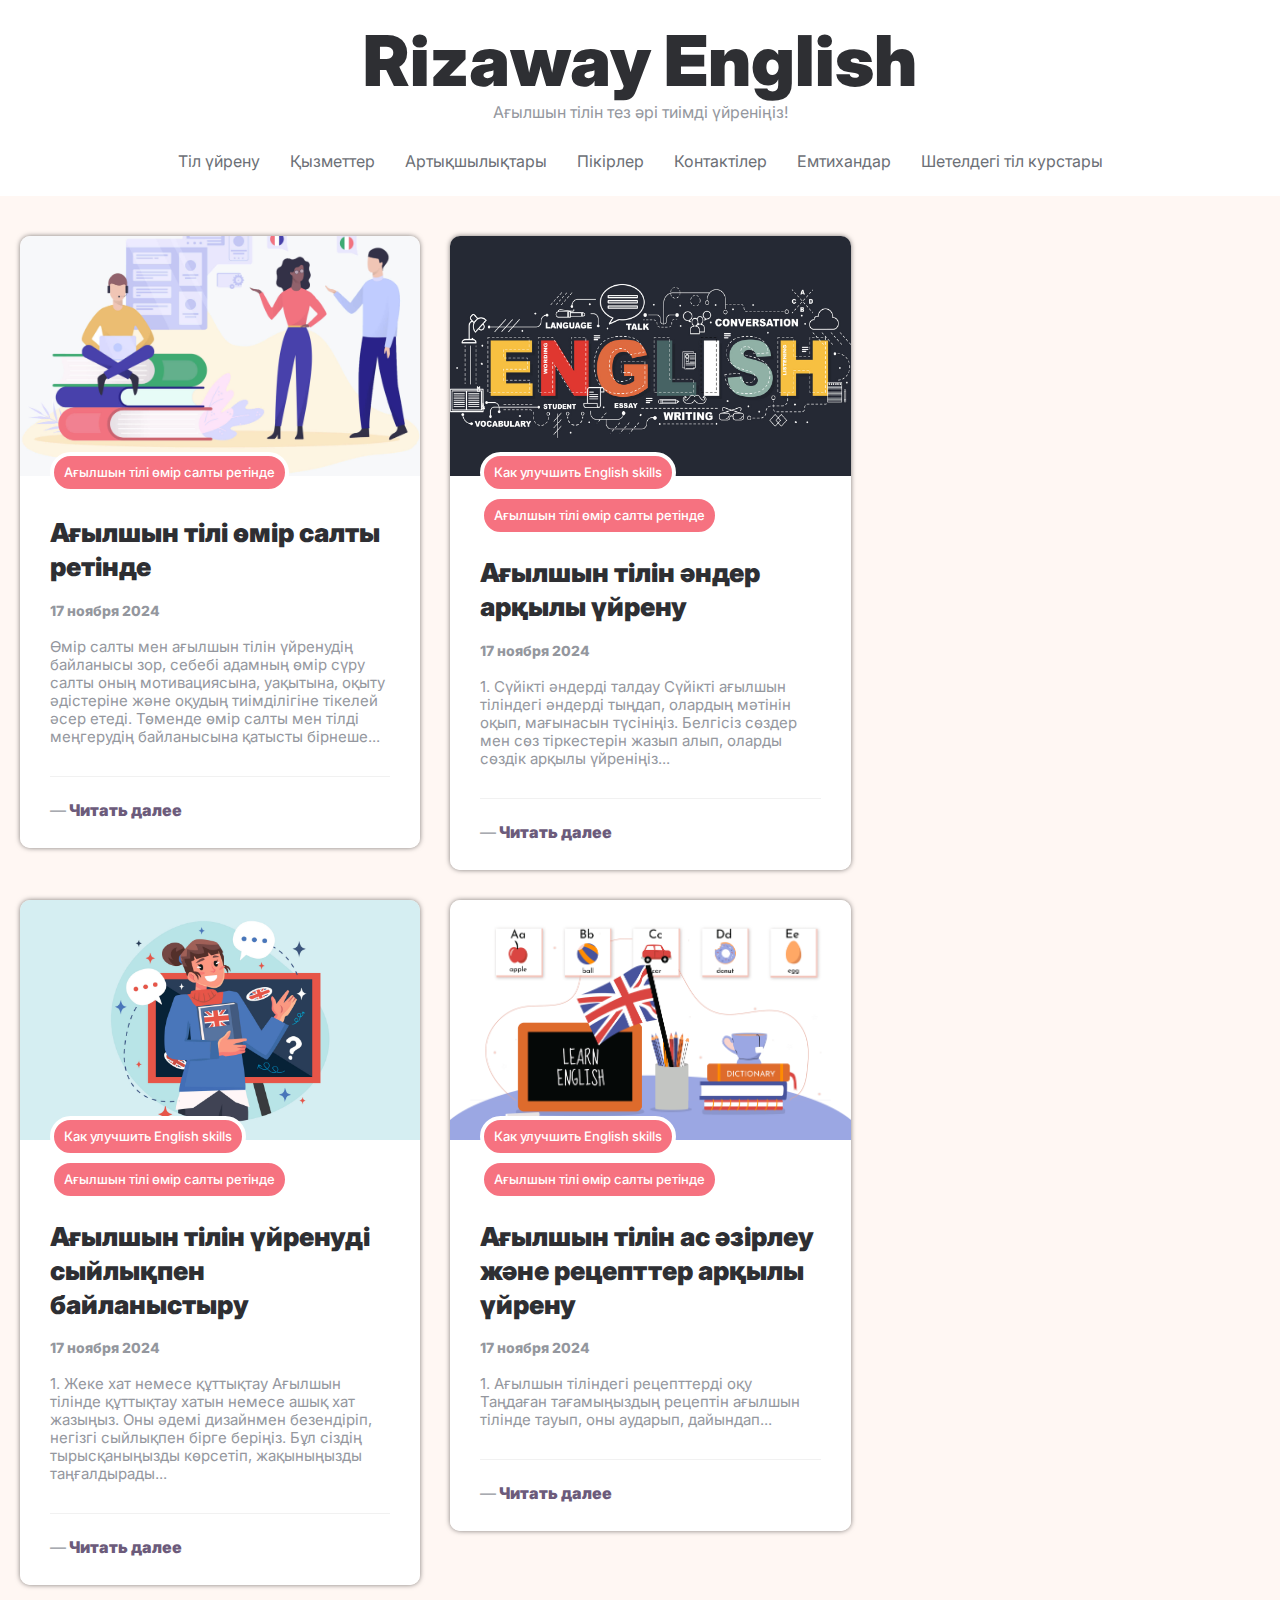
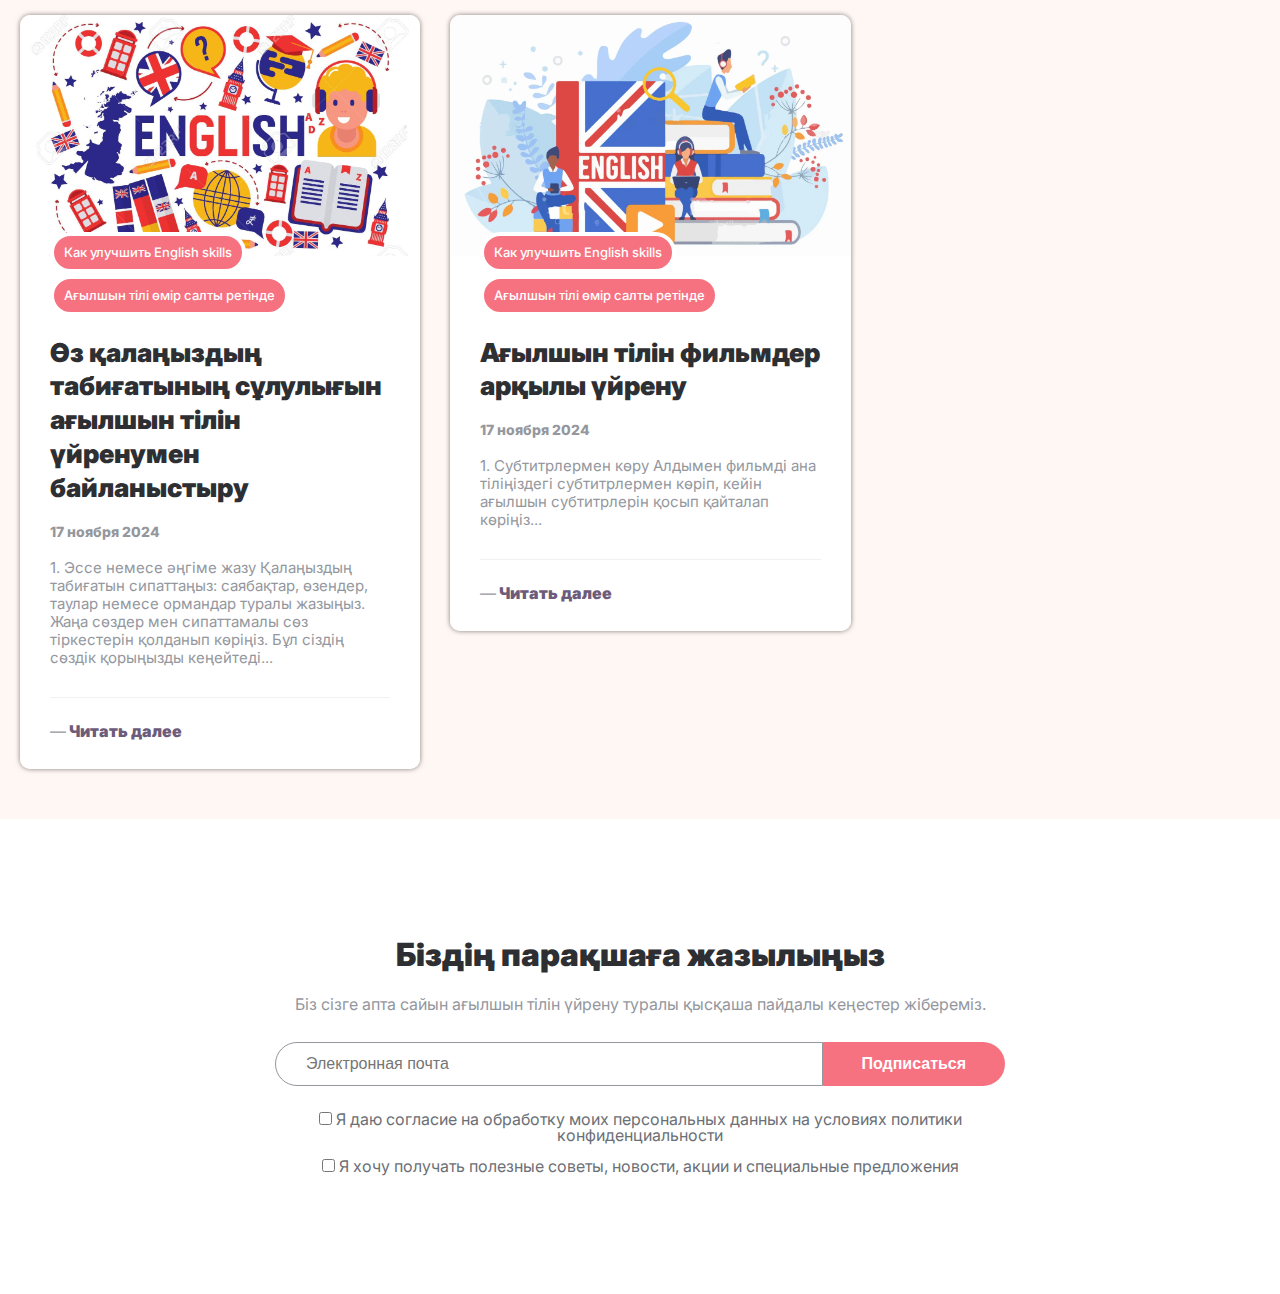
==== commit b9294150: "Update cards.html" ====
--- a/html/cards.html
+++ b/html/cards.html
@@ -254,36 +254,6 @@
                 </div>
               </article>
             </main>
-            <aside class="aside">
-              <article class="aside__card card">
-                <h5 class="card__title">Шетелдік университетке жолыңыз!</h5>
-                <div class="card__img"><img src="img/04.jpg" alt="" /></div>
-                <p class="card__text">
-                  Армандаған университетті іздеуді қайдан бастау керек, қандай
-                  тіл емтиханын тапсыру керек және құжаттарды уақытында қалай
-                  дайындау керек - Rizaway English мамандары оқу бағдарламасын
-                  таңдауға көмектеседі!
-                </p>
-              </article>
-              <article class="aside__card card">
-                <h5 class="card__title">
-                  Жұмыс кітабынан немесе нұсқаулықтан артық
-                </h5>
-                <div class="card__img"><img src="img/06.png" alt="" /></div>
-                <p class="card__text">
-                  Ағылшын тіліндегі қателерден күніне бірнеше минут ішінде
-                  құтылыңыз.
-                </p>
-              </article>
-              <article class="aside__card card">
-                <h5 class="card__title">Ағылшын үйрену курсы</h5>
-                <div class="card__img"><img src="img/05.png" alt="" /></div>
-                <p class="card__text">
-                  Туған жеріңіздей сөйлеп, айтылуыңызбен басқаларды таң
-                  қалдырыңыз!
-                </p>
-              </article>
-            </aside>
           </div>
         </div>
       </div>
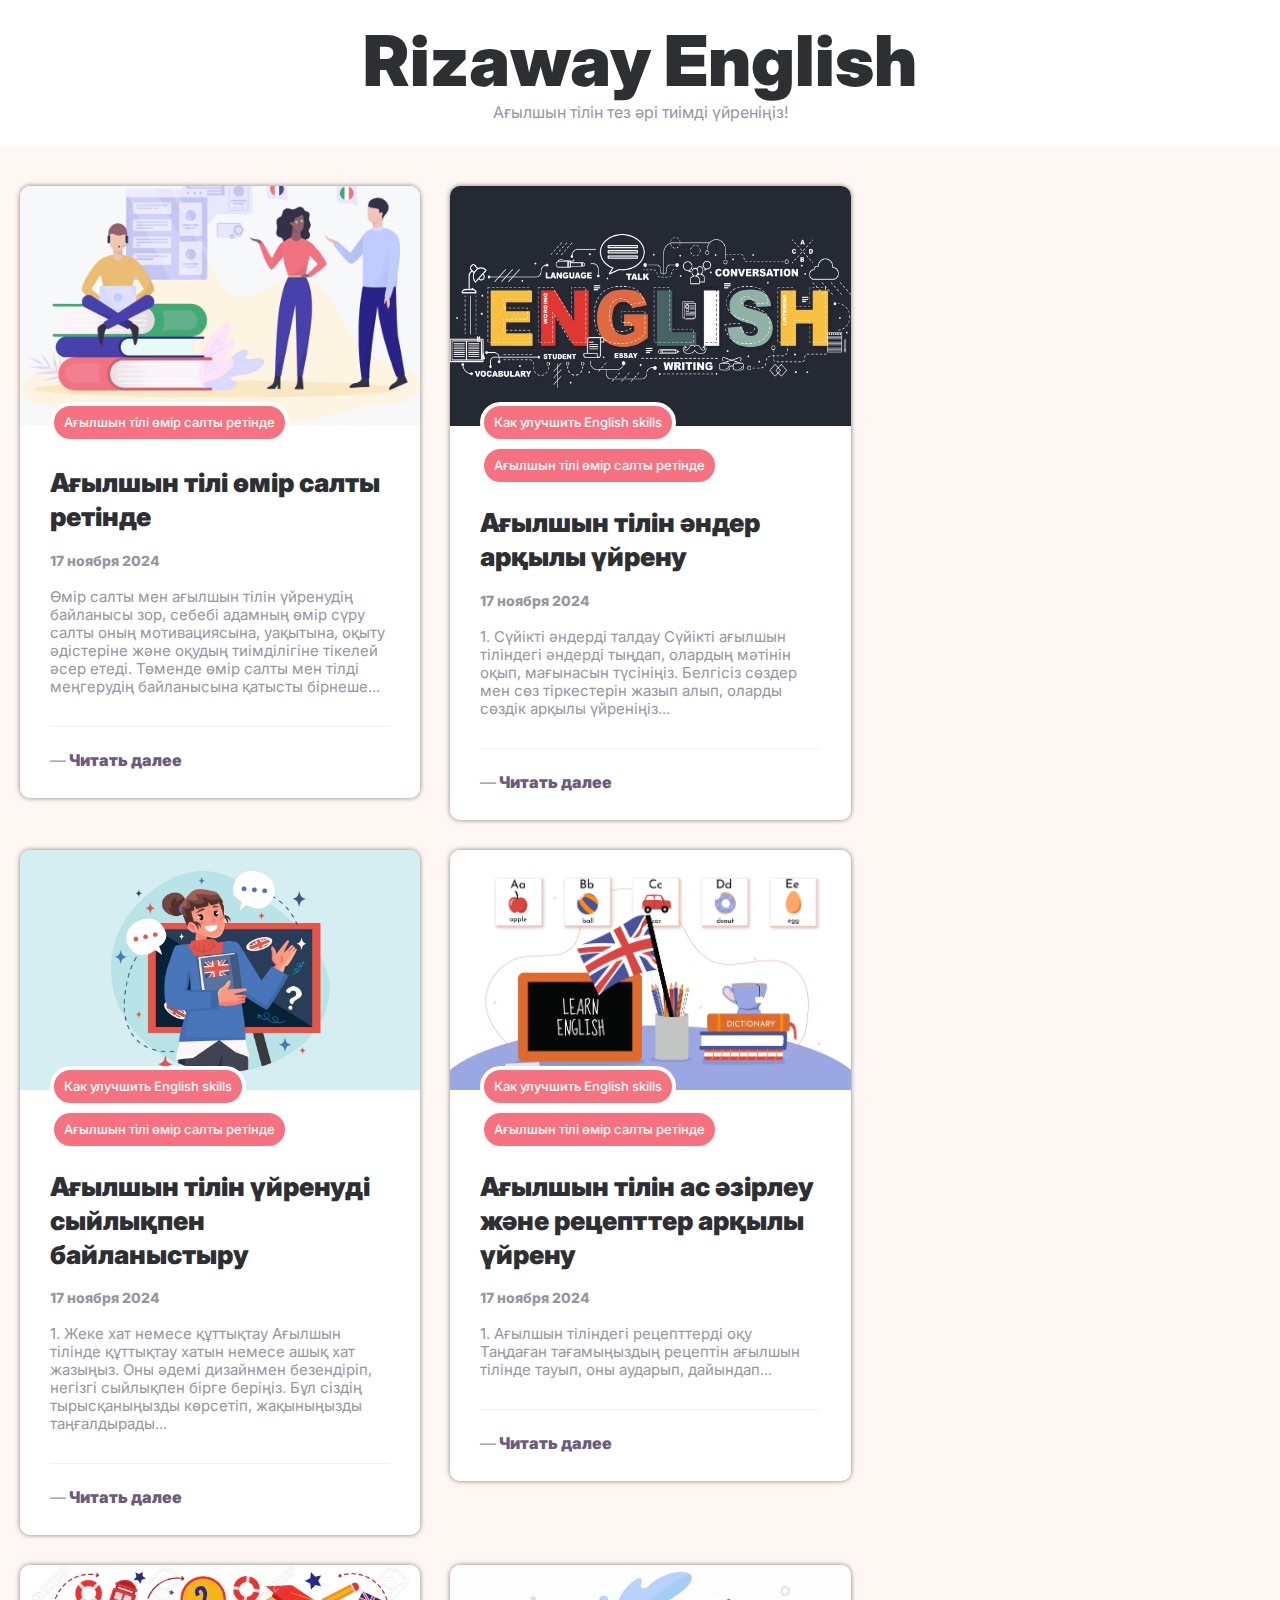
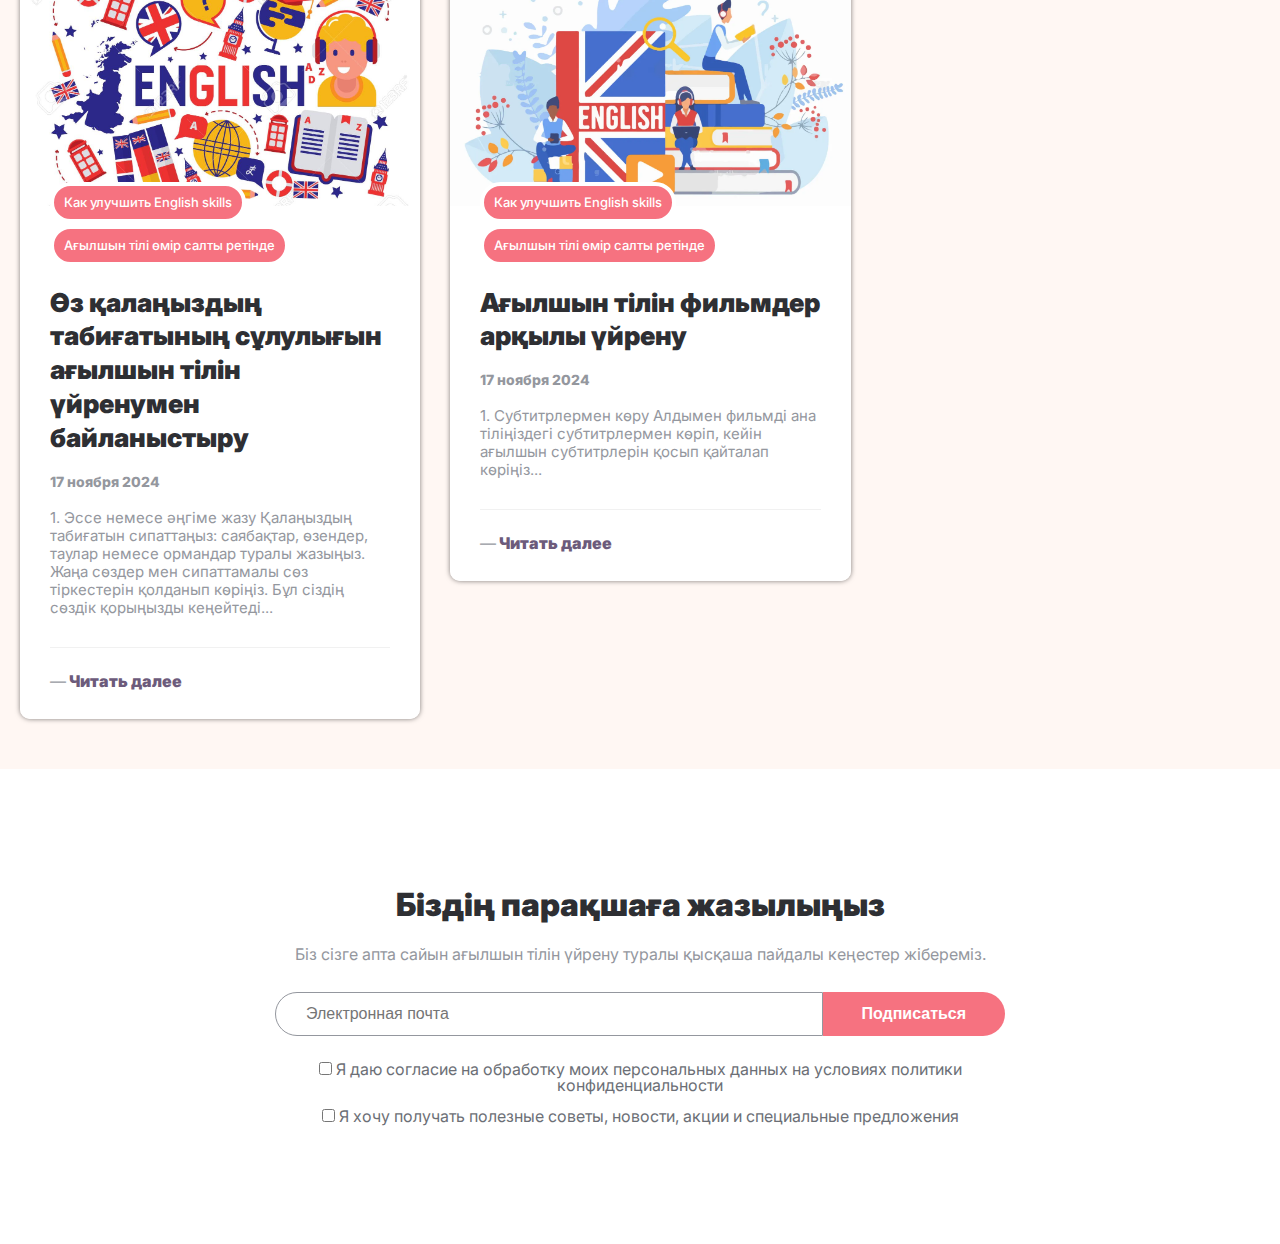
==== commit 8bbb4207: "Update cards.html" ====
--- a/html/cards.html
+++ b/html/cards.html
@@ -20,35 +20,6 @@
               <a href="/index.html" class="header__link">Rizaway English</a>
             </h1>
             <p class="header__text">Ағылшын тілін тез әрі тиімді үйреніңіз!</p>
-          </div>
-          <div class="header__main">
-            <div class="header__menu menu">
-              <nav class="menu__body">
-                <ul class="menu__list">
-                  <li class="menu__item">
-                    <a href="" class="menu__link">Тіл үйрену</a>
-                  </li>
-                  <li class="menu__item">
-                    <a href="" class="menu__link">Қызметтер</a>
-                  </li>
-                  <li class="menu__item">
-                    <a href="" class="menu__link">Артықшылықтары</a>
-                  </li>
-                  <li class="menu__item">
-                    <a href="" class="menu__link">Пікірлер</a>
-                  </li>
-                  <li class="menu__item">
-                    <a href="" class="menu__link">Контактілер</a>
-                  </li>
-                  <li class="menu__item">
-                    <a href="" class="menu__link">Емтихандар</a>
-                  </li>
-                  <li class="menu__item">
-                    <a href="" class="menu__link">Шетелдегі тіл курстары</a>
-                  </li>
-                </ul>
-              </nav>
-            </div>
           </div>
         </div>
       </header>
--- a/html/css/style.css
+++ b/html/css/style.css
@@ -81,7 +81,7 @@
   background-color: #fff;
   width: 100%;
   position: sticky;
-  top: -130px;
+  top: 0px;
   left: 0;
   z-index: 100;
 }
